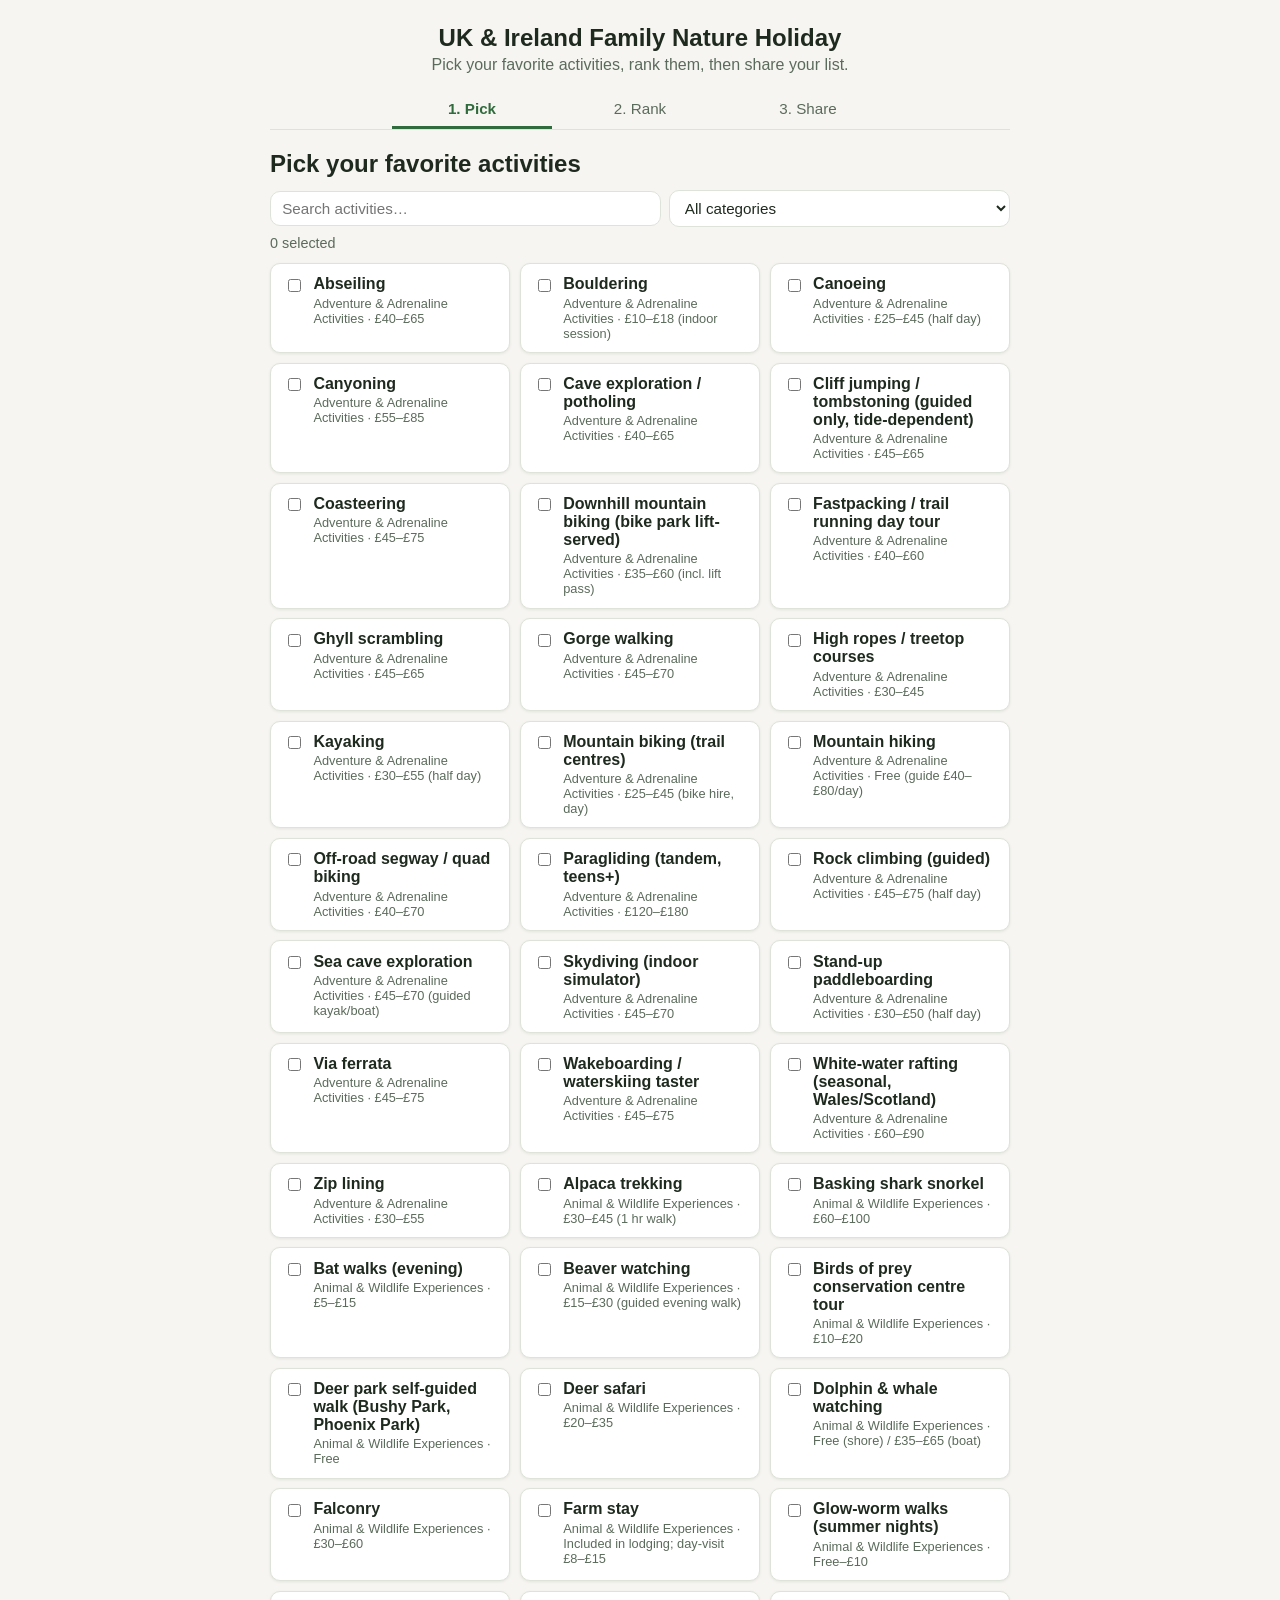
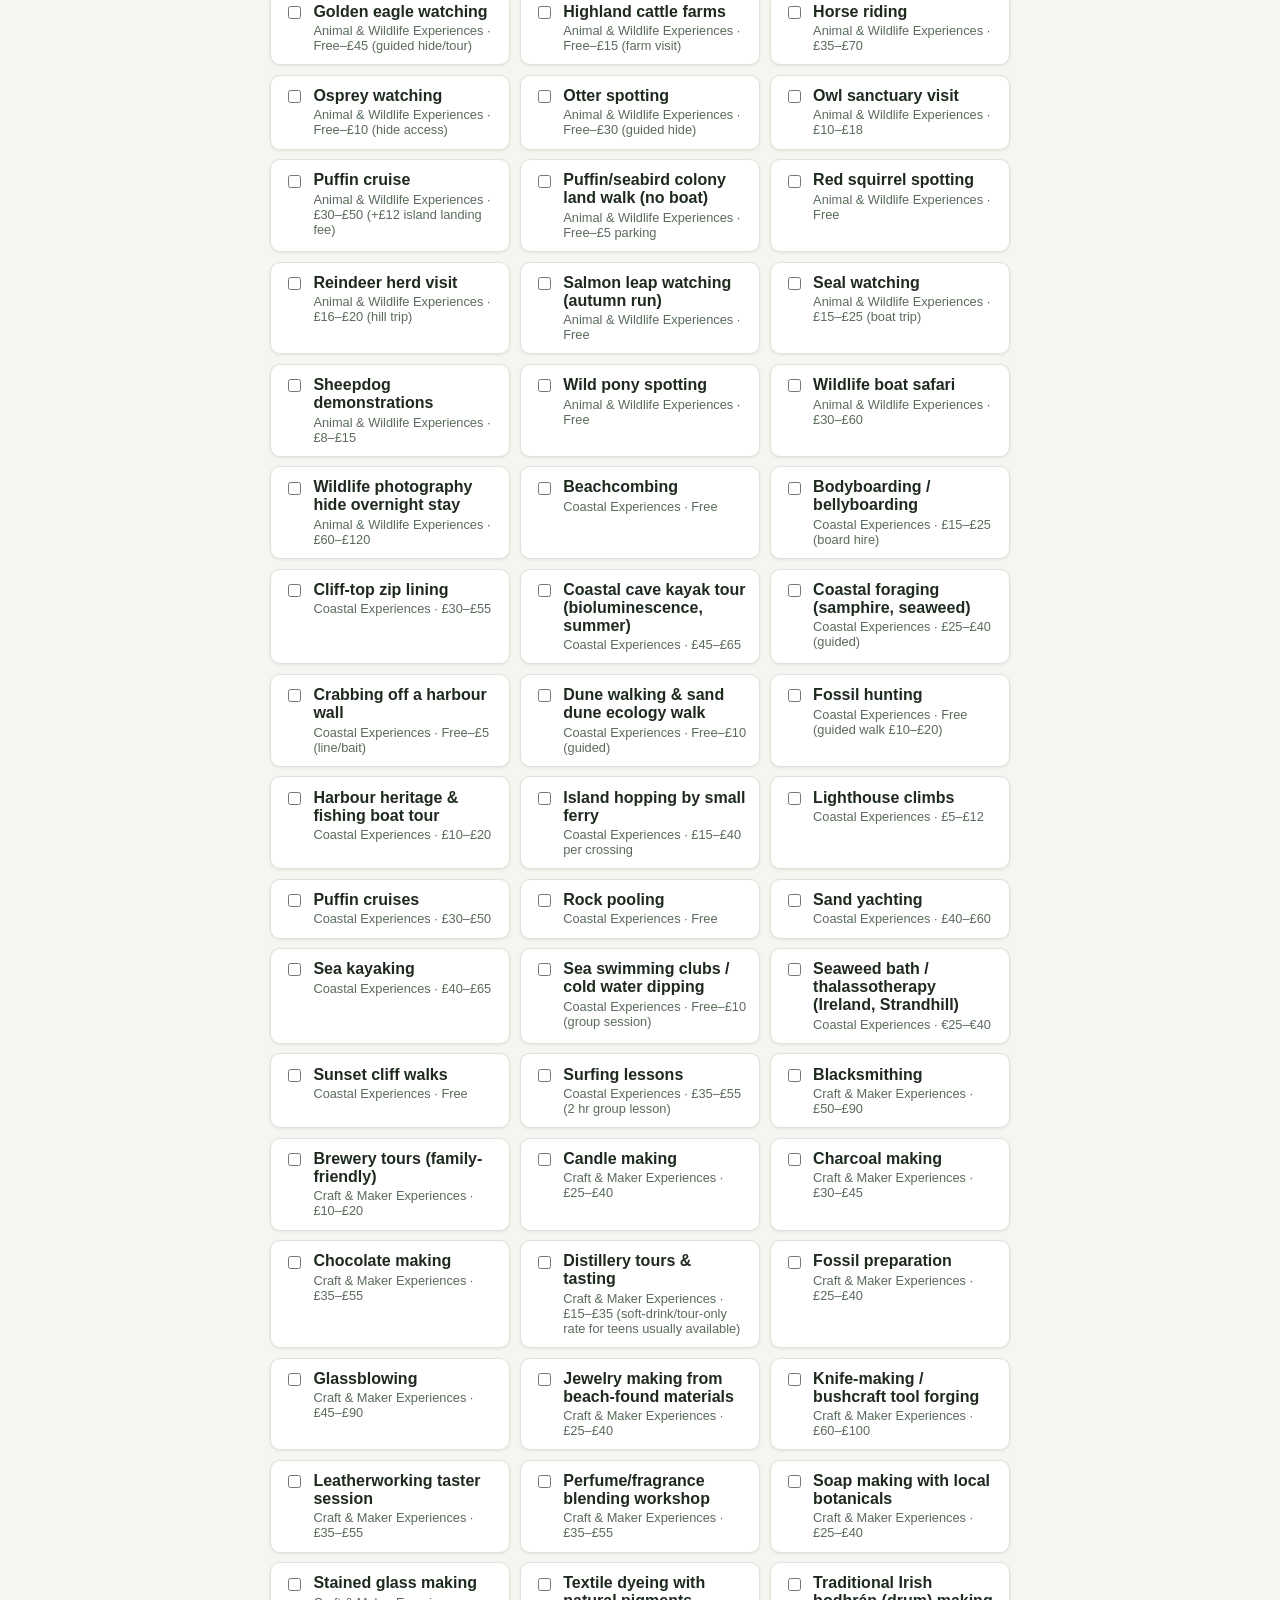
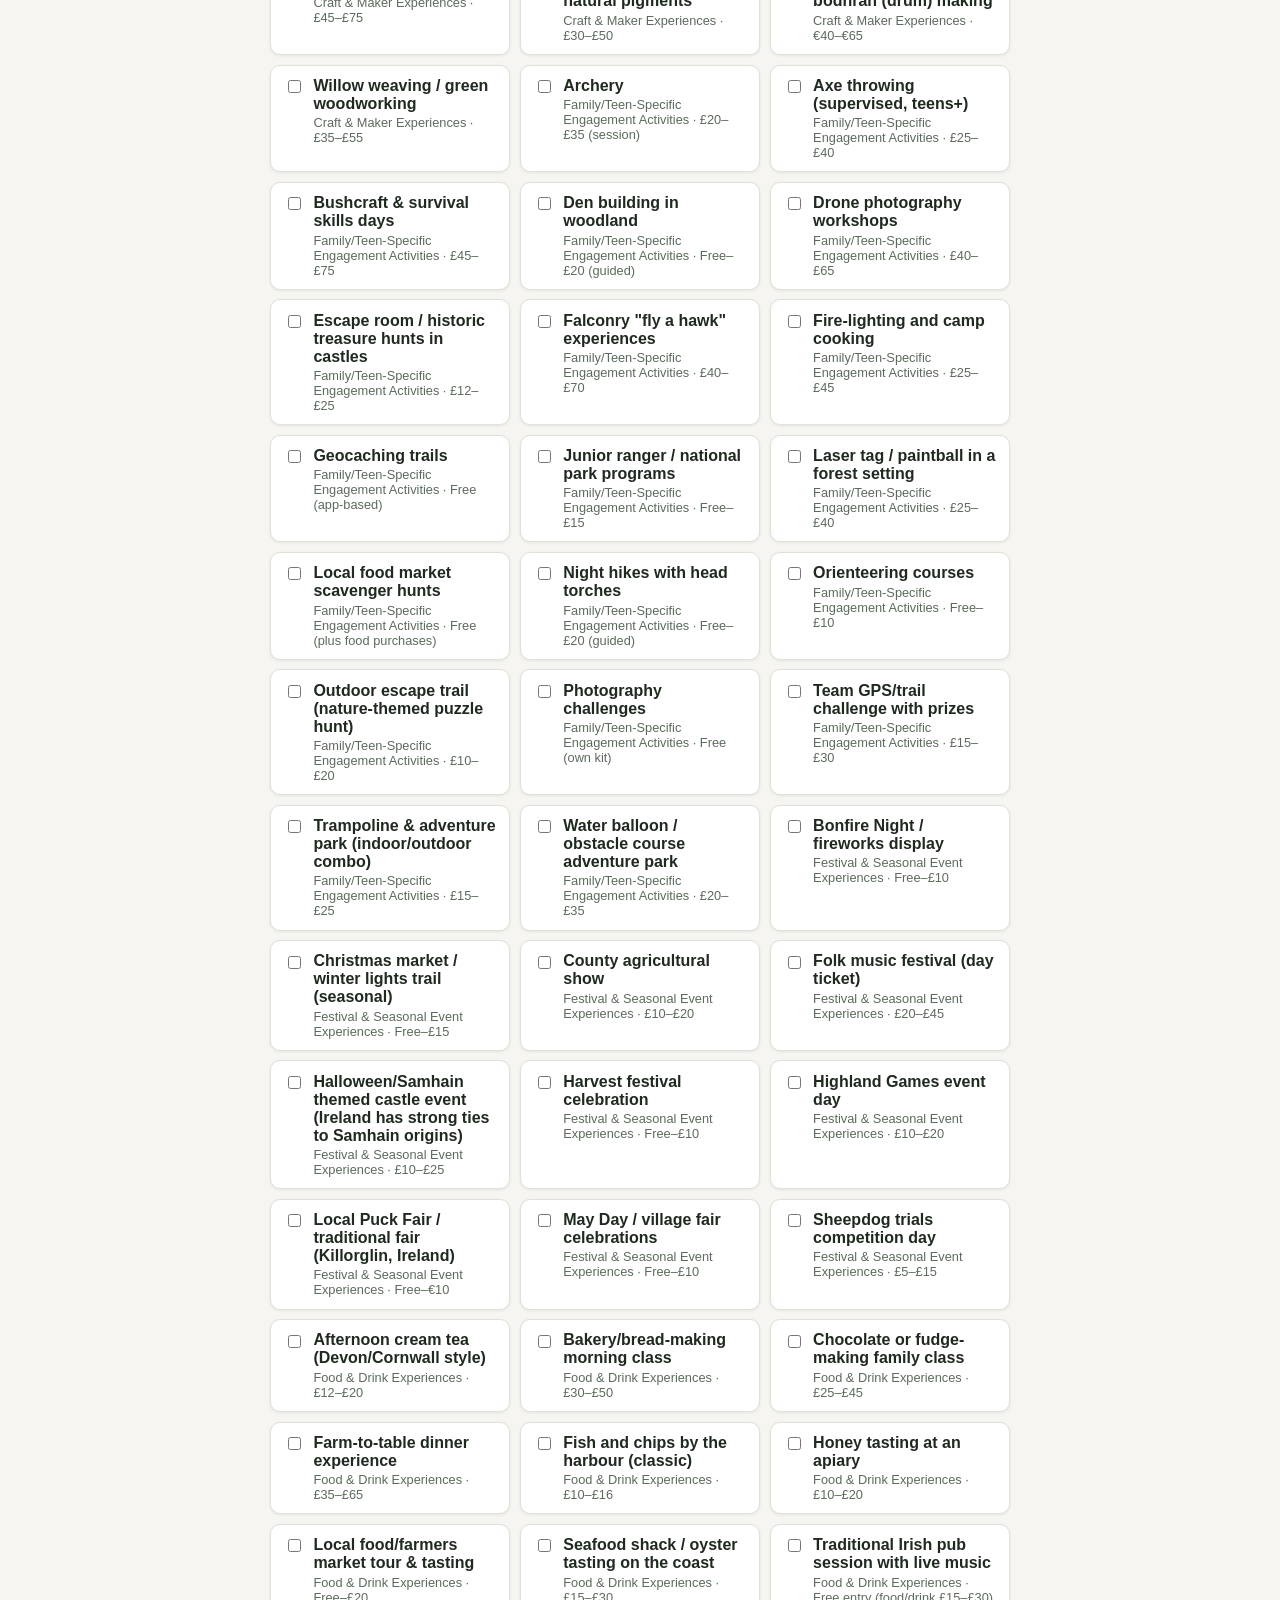
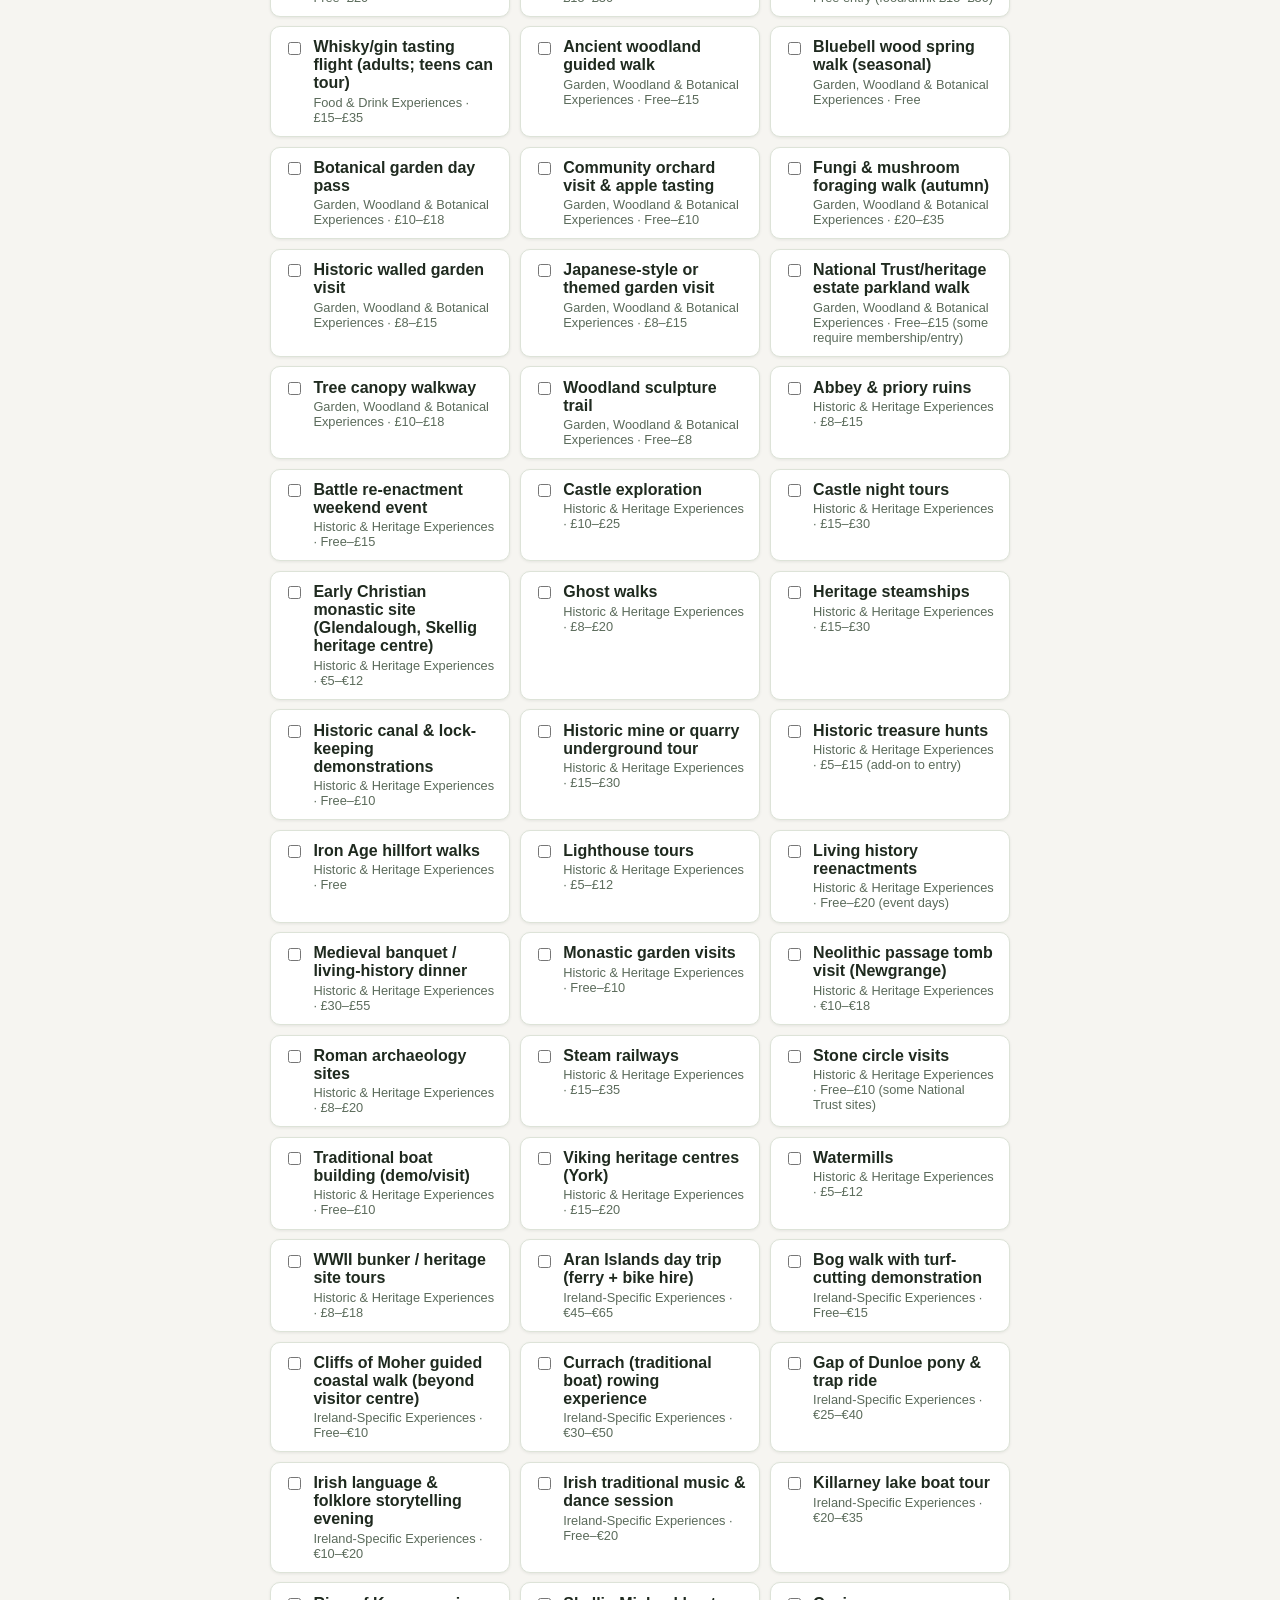
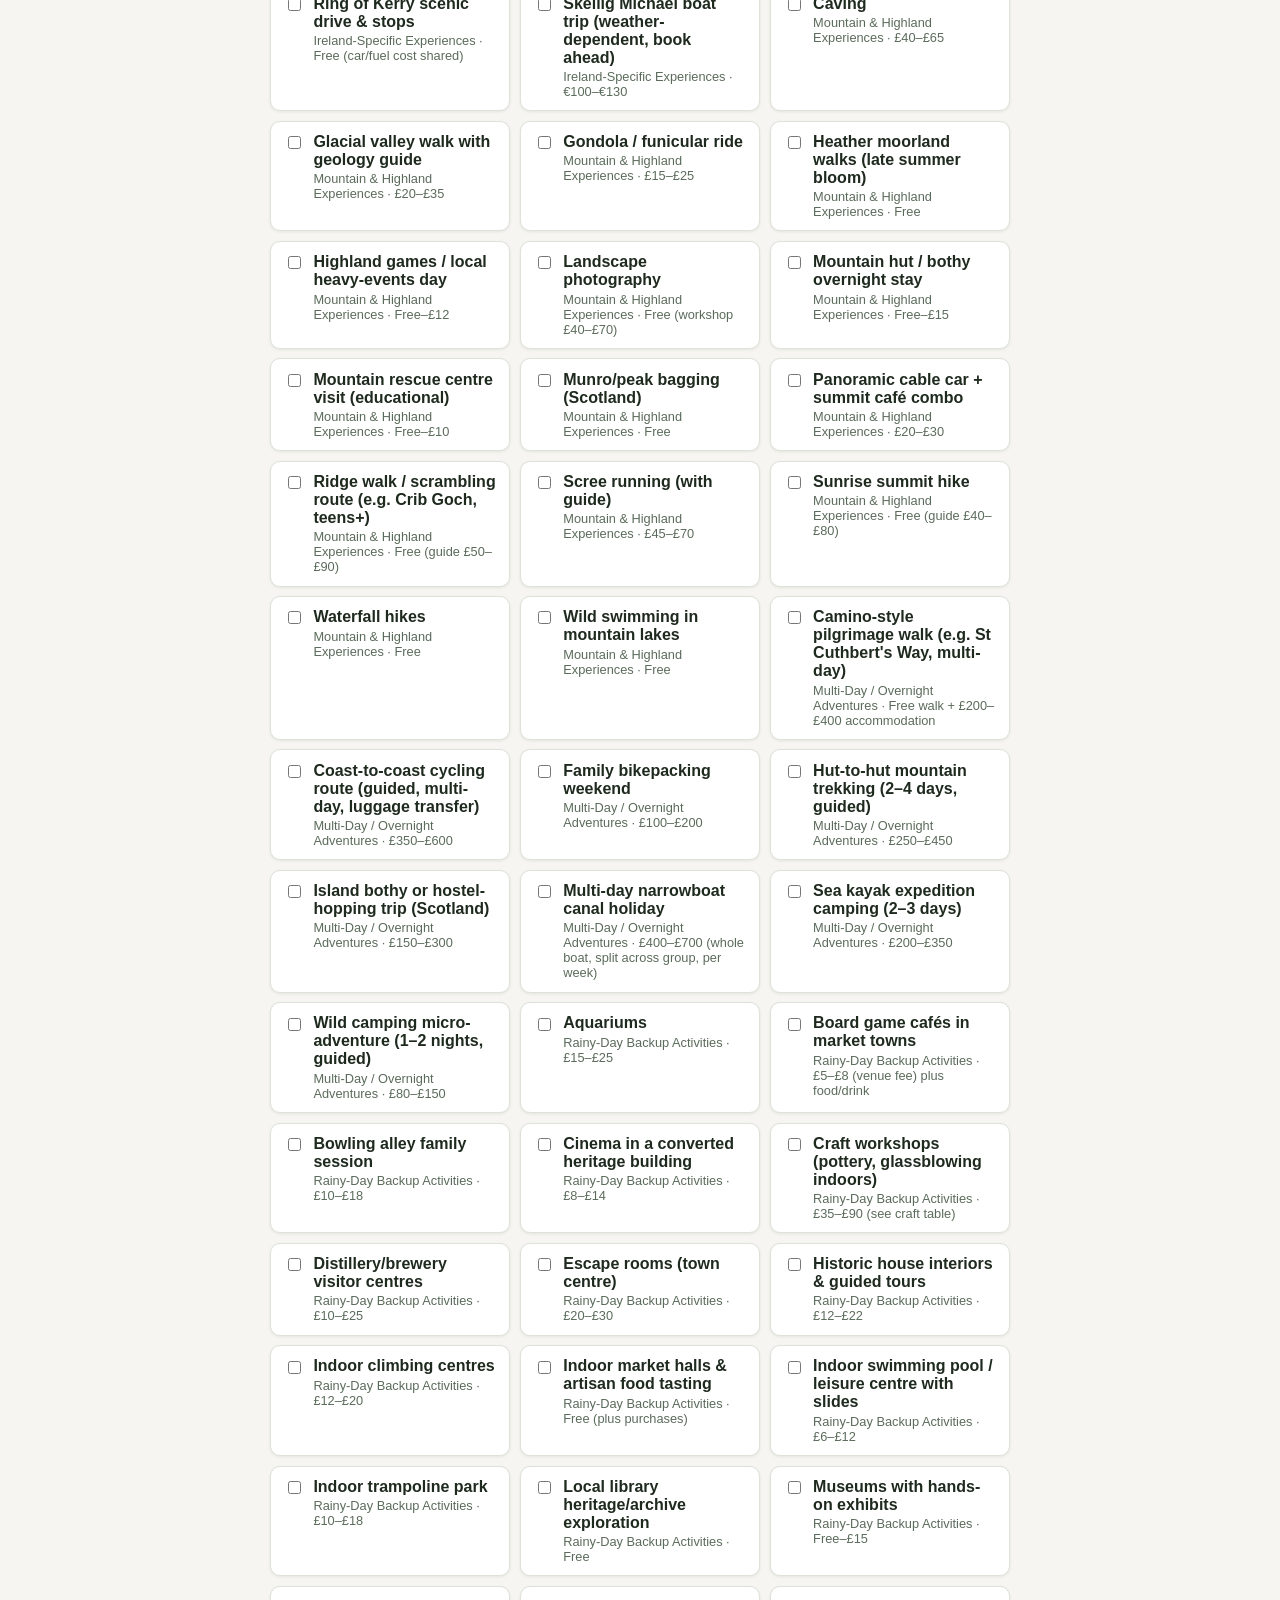
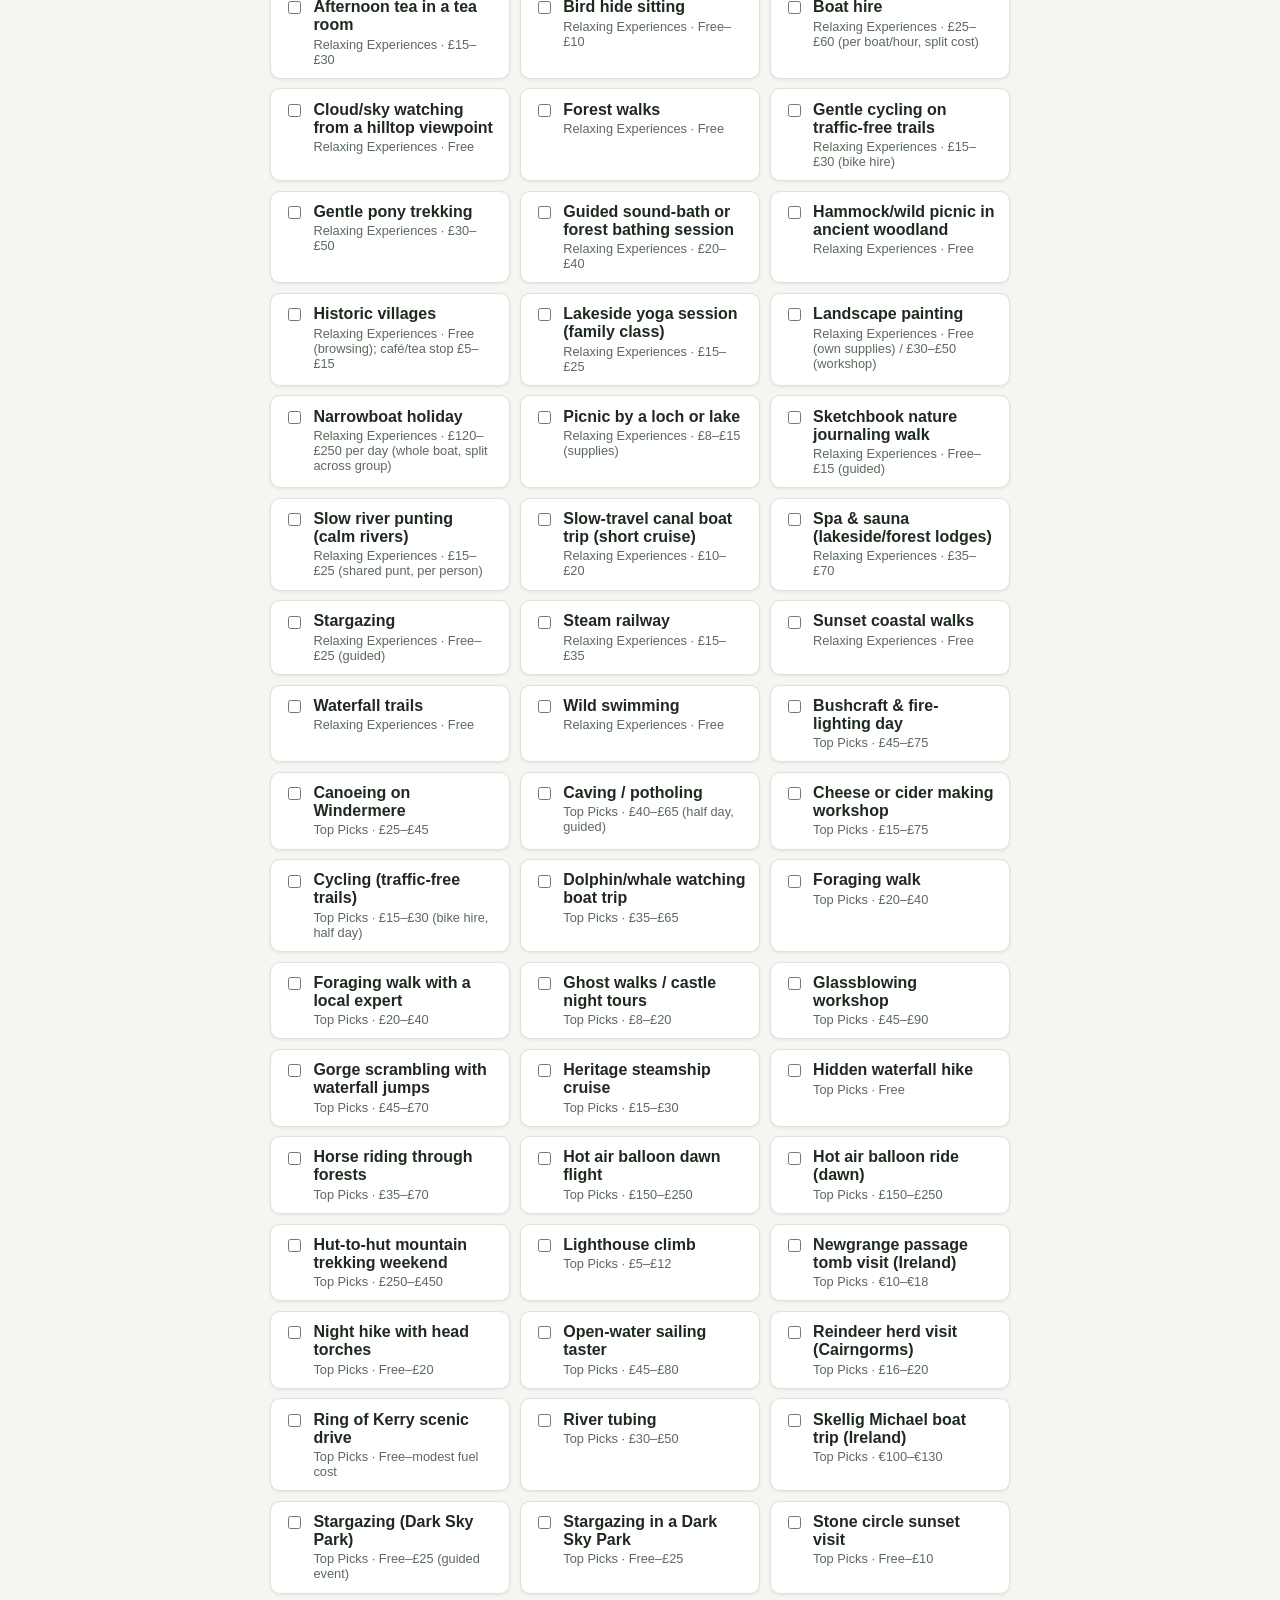
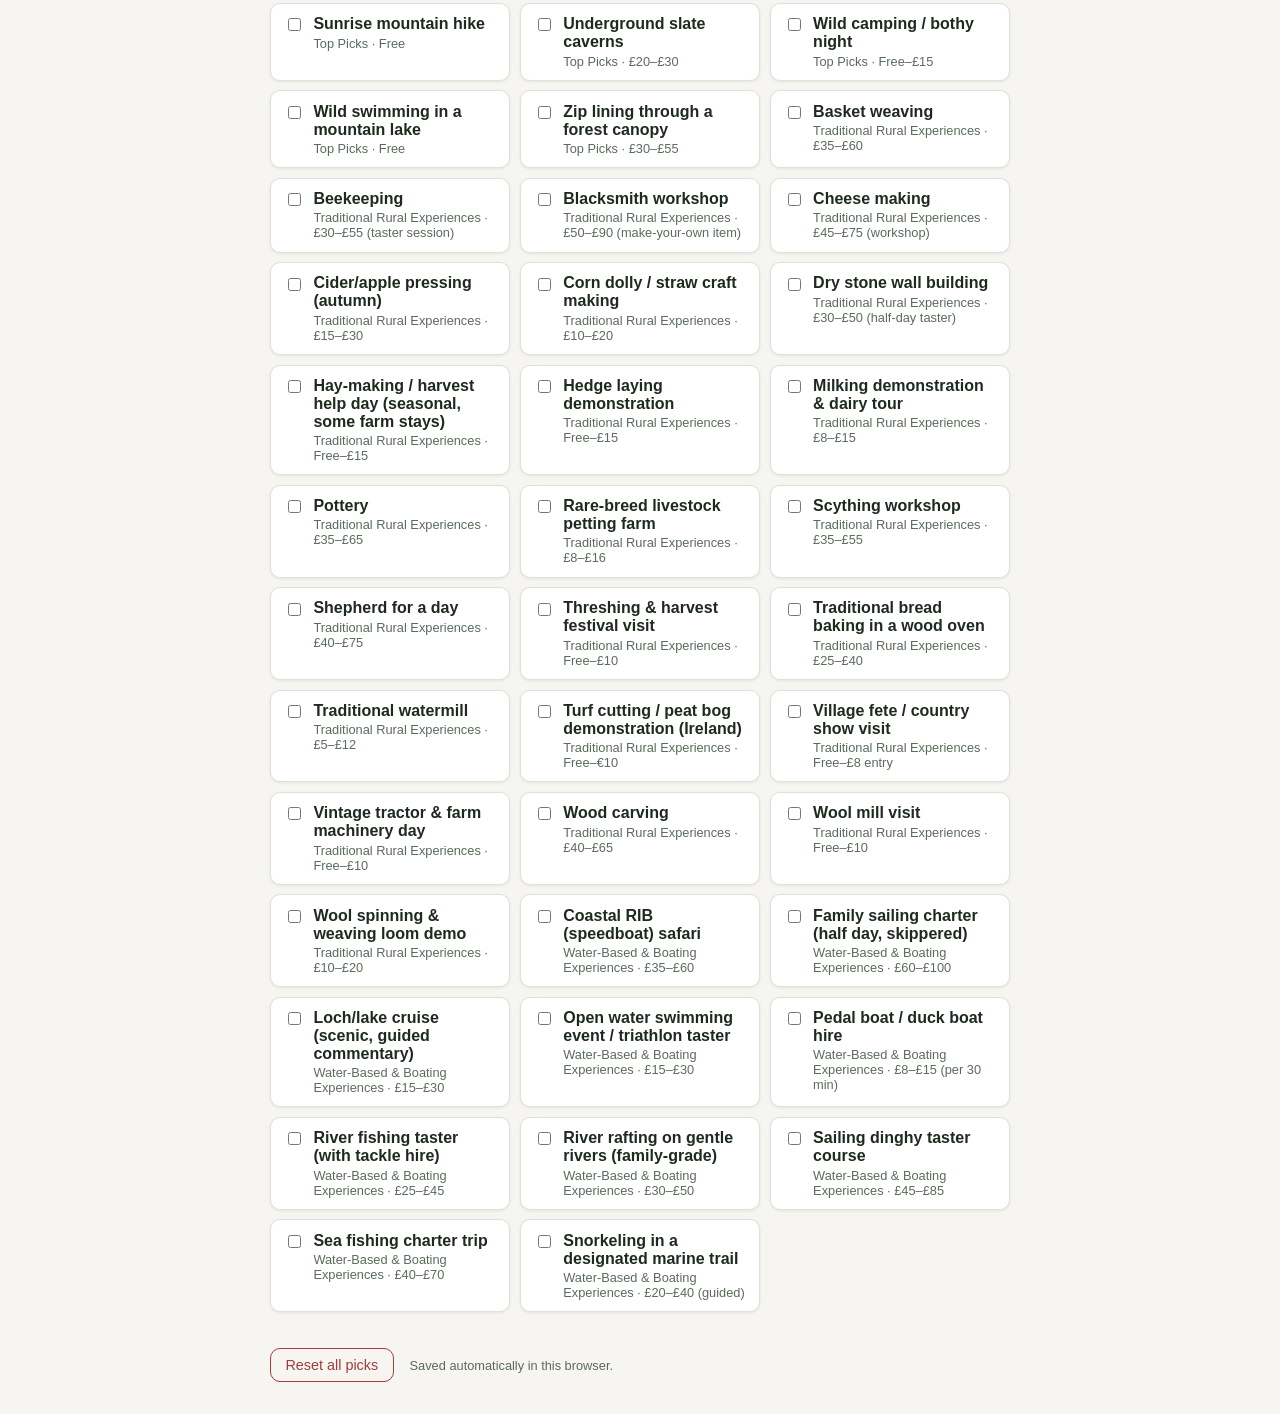
==== adventure-picks-app/index.html @ a1ae189e "-" ====
<!doctype html>
<html lang="en">
<head>
<meta charset="UTF-8" />
<meta name="viewport" content="width=device-width, initial-scale=1.0" />
<title>Pick &amp; Rank Your Favorite Activities</title>
<link rel="stylesheet" href="style.css" />
</head>
<body>
<header class="app-header">
  <h1>UK &amp; Ireland Family Nature Holiday</h1>
  <p class="subtitle">Pick your favorite activities, rank them, then share your list.</p>
  <nav class="steps" aria-label="Steps">
    <button class="step-btn active" data-step="pick">1. Pick</button>
    <button class="step-btn" data-step="rank">2. Rank</button>
    <button class="step-btn" data-step="share">3. Share</button>
  </nav>
</header>

<main>
  <section id="step-pick" class="step-panel active" aria-labelledby="pick-heading">
    <div class="panel-toolbar">
      <h2 id="pick-heading">Pick your favorite activities</h2>
      <input id="search-input" type="search" placeholder="Search activities…" aria-label="Search activities" />
      <select id="category-filter" aria-label="Filter by category"></select>
    </div>
    <p class="selection-count"><span id="selected-count">0</span> selected</p>
    <div id="activity-list" class="activity-list"></div>
  </section>

  <section id="step-rank" class="step-panel" aria-labelledby="rank-heading">
    <h2 id="rank-heading">Rank your favorites</h2>
    <p class="hint">Drag to reorder, or use the arrow buttons. Your top pick goes first.</p>
    <ol id="rank-list" class="rank-list"></ol>
    <p id="rank-empty" class="empty-state">You haven't picked any activities yet. Go back to Step 1.</p>
  </section>

  <section id="step-share" class="step-panel" aria-labelledby="share-heading">
    <h2 id="share-heading">Share your list</h2>
    <pre id="share-preview" class="share-preview"></pre>
    <div class="share-actions">
      <button id="share-btn" class="primary-btn">Share…</button>
      <button id="download-btn" class="primary-btn">Download .txt</button>
    </div>
    <p id="share-fallback-msg" class="hint" hidden>Web Share isn't supported in this browser — use Download instead.</p>
  </section>
</main>

<footer class="app-footer">
  <button id="reset-btn" class="danger-btn">Reset all picks</button>
  <span class="save-note">Saved automatically in this browser.</span>
</footer>

<div id="toast" class="toast" role="status" aria-live="polite"></div>

<script src="app.js"></script>
</body>
</html>
---- adventure-picks-app/style.css ----
:root {
  --bg: #f6f5f1;
  --surface: #ffffff;
  --ink: #1f2a1f;
  --ink-soft: #5b6b5b;
  --border: #dde3d8;
  --accent: #2f6b3c;
  --accent-ink: #ffffff;
  --danger: #a13d3d;
  --chip-bg: #eef3ea;
  --radius: 10px;
  --shadow: 0 1px 3px rgba(31, 42, 31, 0.08);
  font-family: -apple-system, BlinkMacSystemFont, "Segoe UI", Roboto, Helvetica, Arial, sans-serif;
}

@media (prefers-color-scheme: dark) {
  :root {
    --bg: #14170f;
    --surface: #1e2419;
    --ink: #e9efe4;
    --ink-soft: #a3b09a;
    --border: #303b28;
    --accent: #5fa86e;
    --accent-ink: #0d150d;
    --danger: #d97a7a;
    --chip-bg: #26301f;
    --shadow: 0 1px 3px rgba(0, 0, 0, 0.4);
  }
}

* { box-sizing: border-box; }

body {
  margin: 0;
  background: var(--bg);
  color: var(--ink);
  min-height: 100vh;
}

.app-header {
  padding: 1.5rem 1.25rem 0;
  max-width: 780px;
  margin: 0 auto;
  text-align: center;
}

.app-header h1 {
  margin: 0 0 0.25rem;
  font-size: 1.5rem;
}

.subtitle {
  margin: 0 0 1rem;
  color: var(--ink-soft);
}

.steps {
  display: flex;
  gap: 0.5rem;
  justify-content: center;
  border-bottom: 1px solid var(--border);
  padding-bottom: 0;
}

.step-btn {
  flex: 1;
  max-width: 160px;
  padding: 0.6rem 0.5rem;
  background: none;
  border: none;
  border-bottom: 3px solid transparent;
  color: var(--ink-soft);
  font-size: 0.95rem;
  cursor: pointer;
}

.step-btn.active {
  color: var(--accent);
  border-bottom-color: var(--accent);
  font-weight: 600;
}

main {
  max-width: 780px;
  margin: 0 auto;
  padding: 1.25rem;
}

.step-panel {
  display: none;
}

.step-panel.active {
  display: block;
}

.panel-toolbar {
  display: flex;
  flex-wrap: wrap;
  gap: 0.5rem;
  align-items: center;
  margin-bottom: 0.5rem;
}

.panel-toolbar h2 {
  flex: 1 0 100%;
  margin: 0 0 0.25rem;
}

#search-input,
#category-filter {
  padding: 0.5rem 0.7rem;
  border: 1px solid var(--border);
  border-radius: var(--radius);
  background: var(--surface);
  color: var(--ink);
  font-size: 0.95rem;
}

#search-input {
  flex: 1;
  min-width: 160px;
}

.selection-count {
  color: var(--ink-soft);
  font-size: 0.9rem;
  margin: 0.25rem 0 0.75rem;
}

.activity-list {
  display: grid;
  grid-template-columns: repeat(auto-fill, minmax(240px, 1fr));
  gap: 0.6rem;
}

.activity-card {
  display: flex;
  align-items: flex-start;
  gap: 0.6rem;
  padding: 0.7rem 0.8rem;
  background: var(--surface);
  border: 1px solid var(--border);
  border-radius: var(--radius);
  cursor: pointer;
  box-shadow: var(--shadow);
  text-align: left;
}

.activity-card.selected {
  border-color: var(--accent);
  background: var(--chip-bg);
}

.activity-card input {
  margin-top: 0.2rem;
  accent-color: var(--accent);
  flex-shrink: 0;
}

.activity-card .card-body {
  min-width: 0;
}

.activity-name {
  font-weight: 600;
  display: block;
}

.activity-meta {
  display: block;
  font-size: 0.8rem;
  color: var(--ink-soft);
  margin-top: 0.15rem;
}

.hint {
  color: var(--ink-soft);
  font-size: 0.9rem;
}

.rank-list {
  list-style: none;
  margin: 0;
  padding: 0;
  display: flex;
  flex-direction: column;
  gap: 0.5rem;
}

.rank-item {
  display: flex;
  align-items: center;
  gap: 0.7rem;
  padding: 0.6rem 0.8rem;
  background: var(--surface);
  border: 1px solid var(--border);
  border-radius: var(--radius);
  box-shadow: var(--shadow);
}

.rank-item.dragging {
  opacity: 0.5;
}

.rank-number {
  font-weight: 700;
  color: var(--accent);
  min-width: 1.6rem;
  text-align: center;
}

.rank-item .card-body {
  flex: 1;
  min-width: 0;
}

.rank-controls {
  display: flex;
  gap: 0.25rem;
}

.rank-controls button {
  width: 2rem;
  height: 2rem;
  border-radius: 6px;
  border: 1px solid var(--border);
  background: var(--surface);
  color: var(--ink);
  cursor: pointer;
  font-size: 1rem;
}

.rank-controls button:disabled {
  opacity: 0.3;
  cursor: default;
}

.drag-handle {
  cursor: grab;
  color: var(--ink-soft);
  padding: 0 0.2rem;
  user-select: none;
}

.empty-state {
  color: var(--ink-soft);
  display: none;
}

.share-preview {
  background: var(--surface);
  border: 1px solid var(--border);
  border-radius: var(--radius);
  padding: 1rem;
  white-space: pre-wrap;
  word-break: break-word;
  font-family: ui-monospace, SFMono-Regular, Menlo, Consolas, monospace;
  font-size: 0.9rem;
  max-height: 50vh;
  overflow-y: auto;
}

.share-actions {
  display: flex;
  gap: 0.6rem;
  margin-top: 0.8rem;
  flex-wrap: wrap;
}

.primary-btn {
  background: var(--accent);
  color: var(--accent-ink);
  border: none;
  padding: 0.65rem 1.1rem;
  border-radius: var(--radius);
  font-size: 0.95rem;
  cursor: pointer;
}

.primary-btn:disabled {
  opacity: 0.5;
  cursor: default;
}

.app-footer {
  max-width: 780px;
  margin: 0 auto;
  padding: 1rem 1.25rem 2rem;
  display: flex;
  align-items: center;
  gap: 1rem;
  flex-wrap: wrap;
}

.danger-btn {
  background: none;
  border: 1px solid var(--danger);
  color: var(--danger);
  padding: 0.5rem 0.9rem;
  border-radius: var(--radius);
  cursor: pointer;
  font-size: 0.9rem;
}

.save-note {
  color: var(--ink-soft);
  font-size: 0.8rem;
}

.toast {
  position: fixed;
  bottom: 1.25rem;
  left: 50%;
  transform: translateX(-50%) translateY(20px);
  background: var(--ink);
  color: var(--bg);
  padding: 0.6rem 1rem;
  border-radius: var(--radius);
  font-size: 0.9rem;
  opacity: 0;
  pointer-events: none;
  transition: opacity 0.2s ease, transform 0.2s ease;
}

.toast.visible {
  opacity: 1;
  transform: translateX(-50%) translateY(0);
}
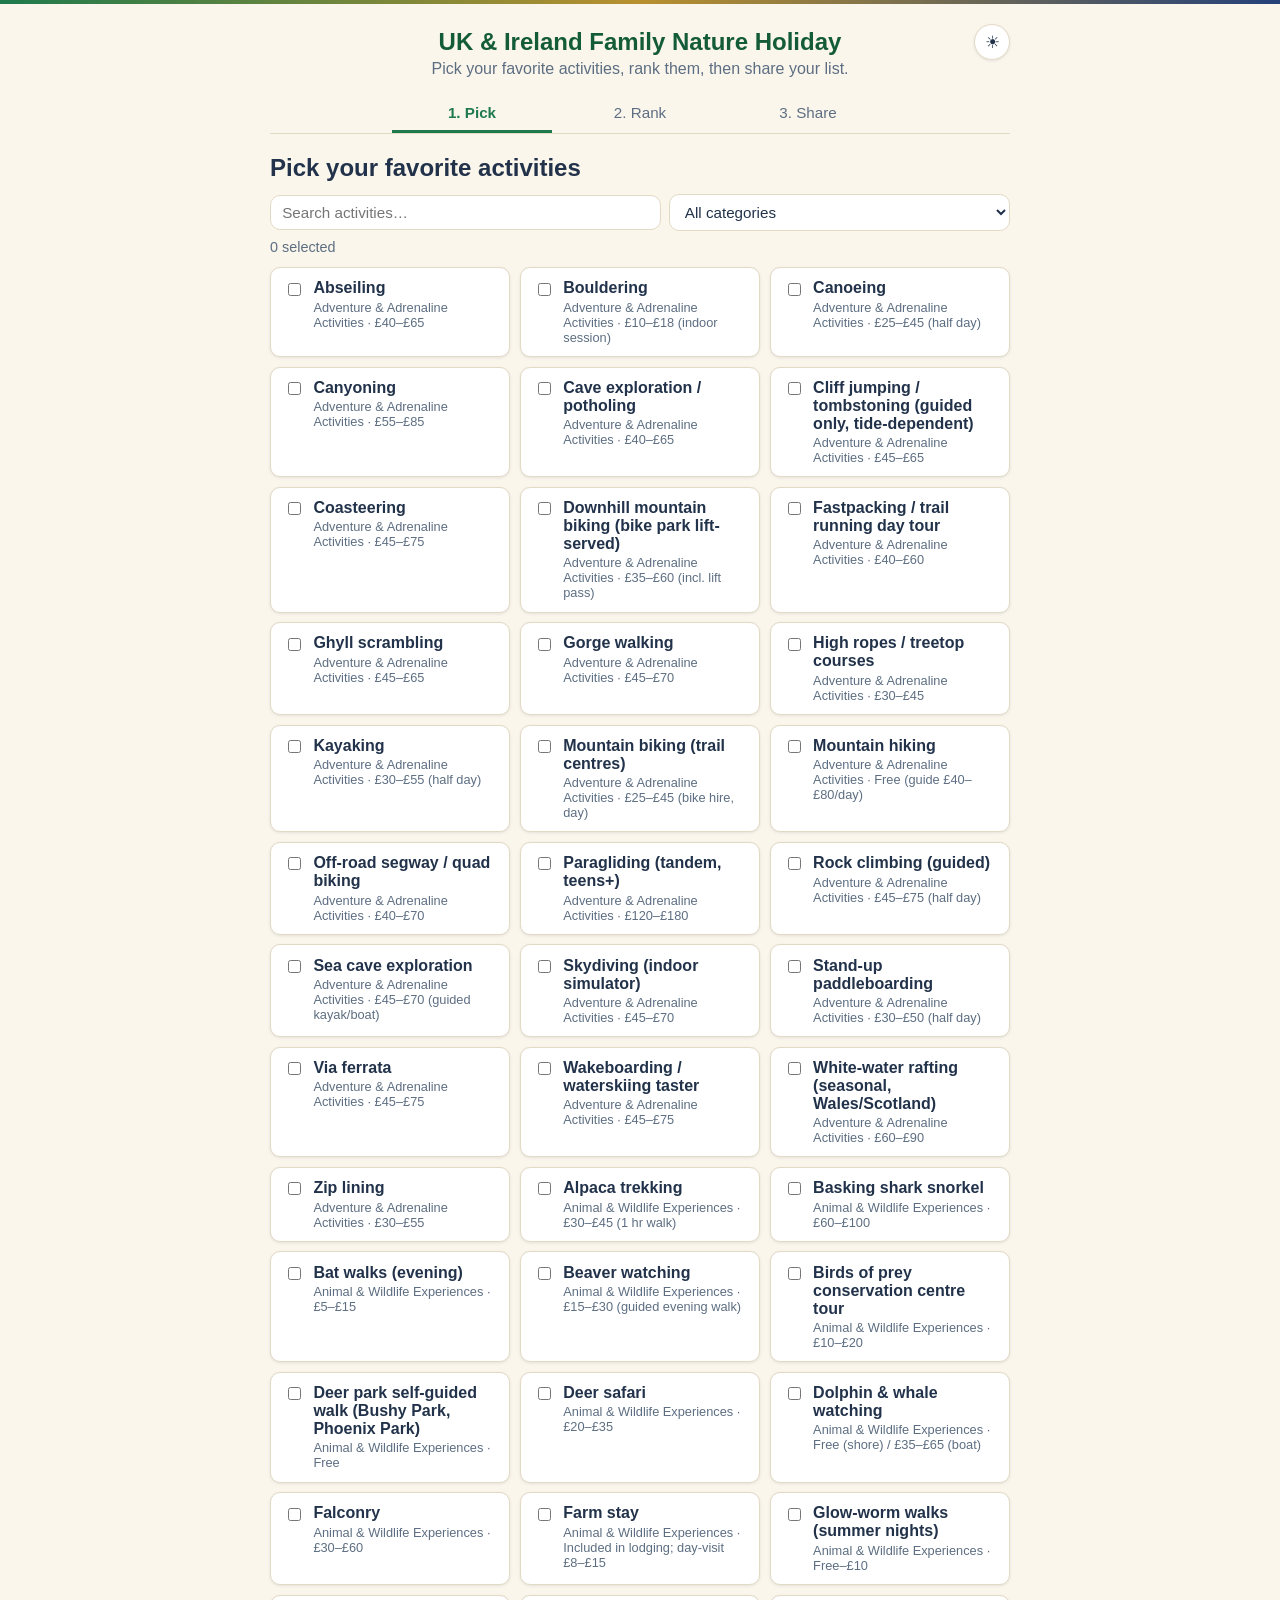
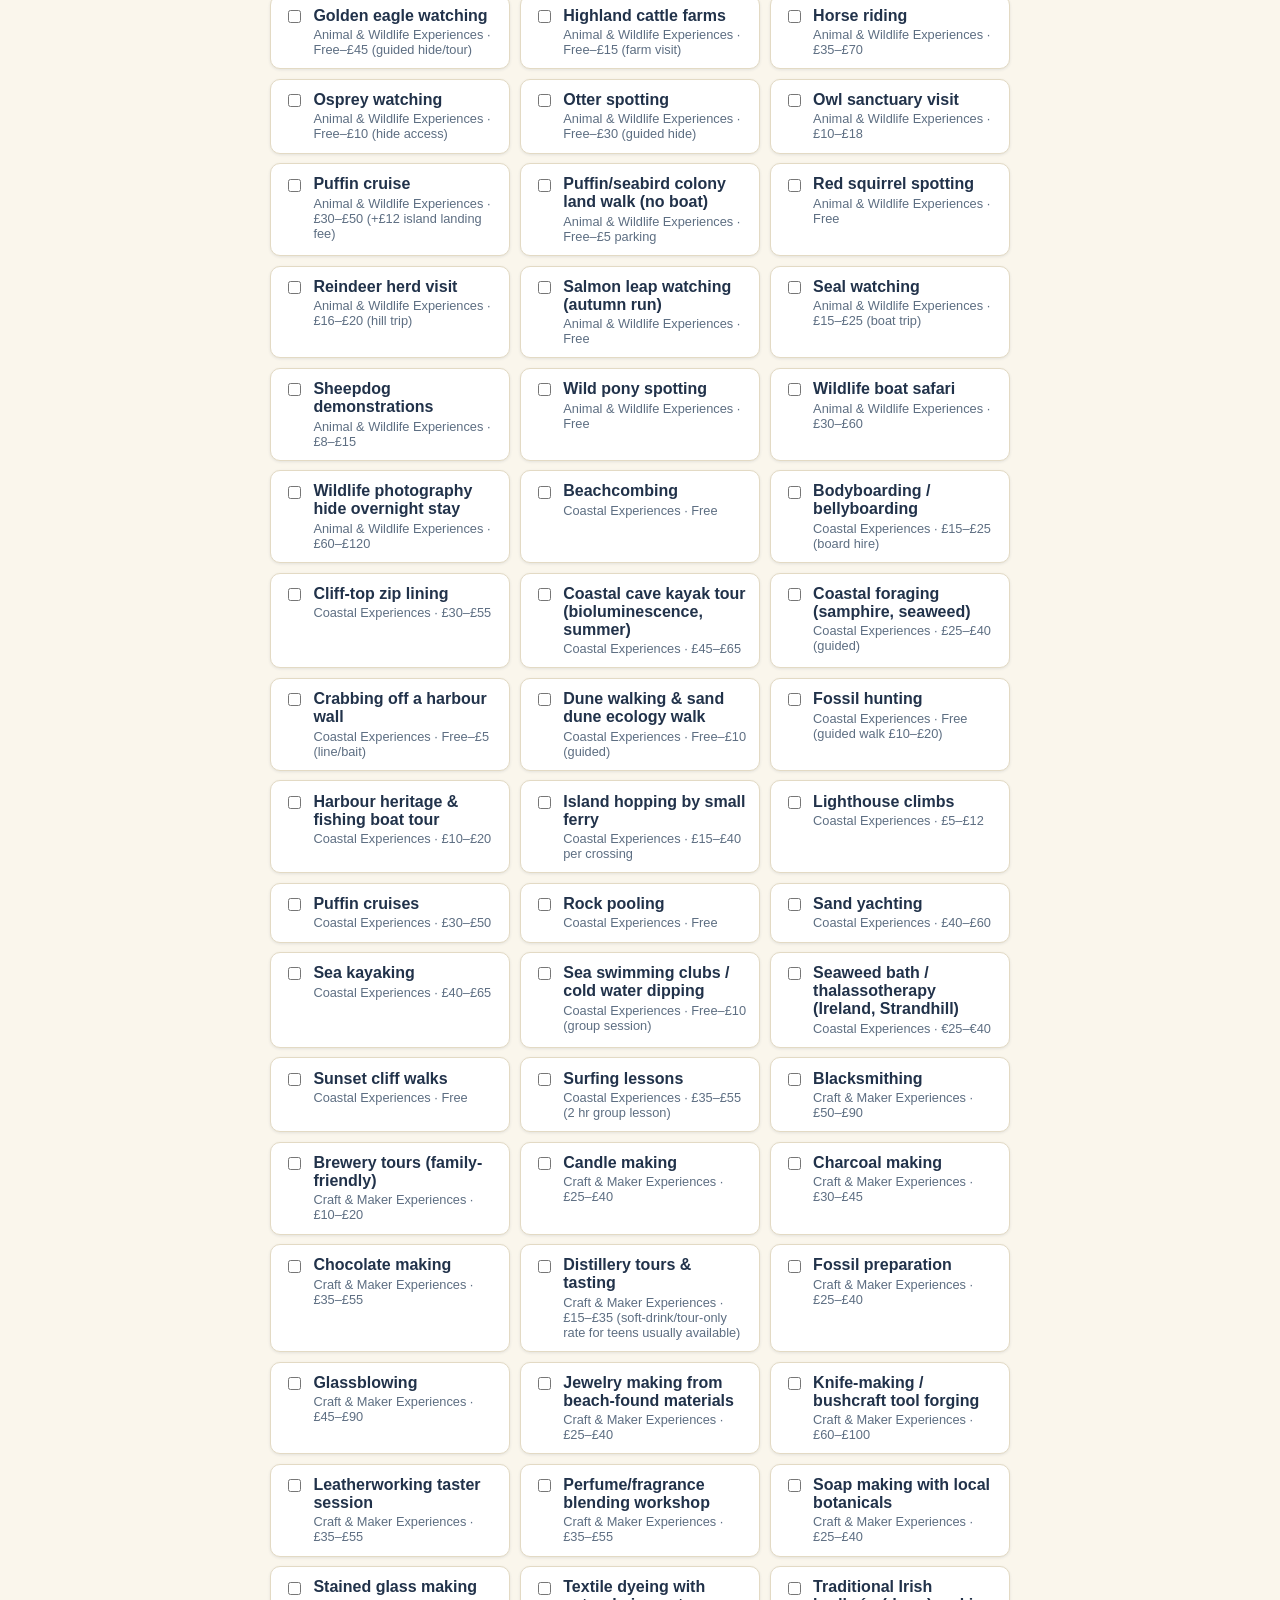
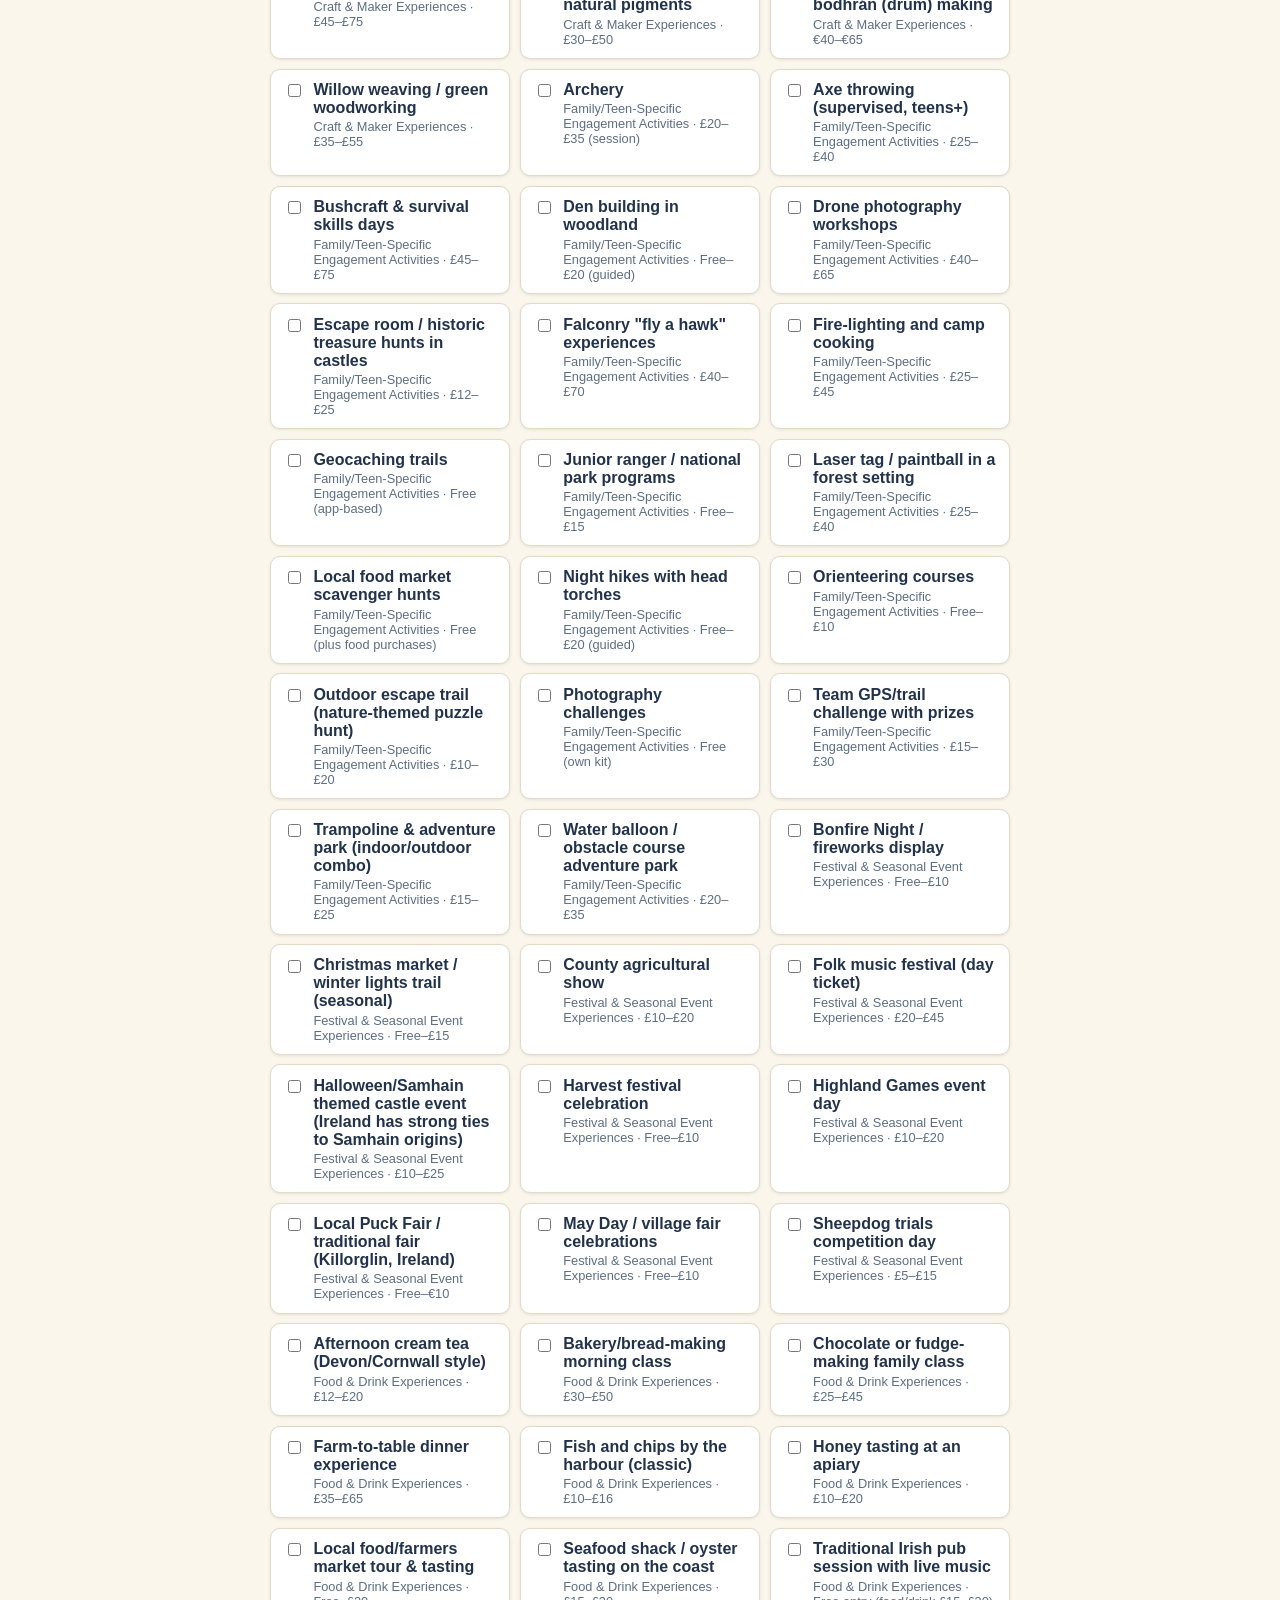
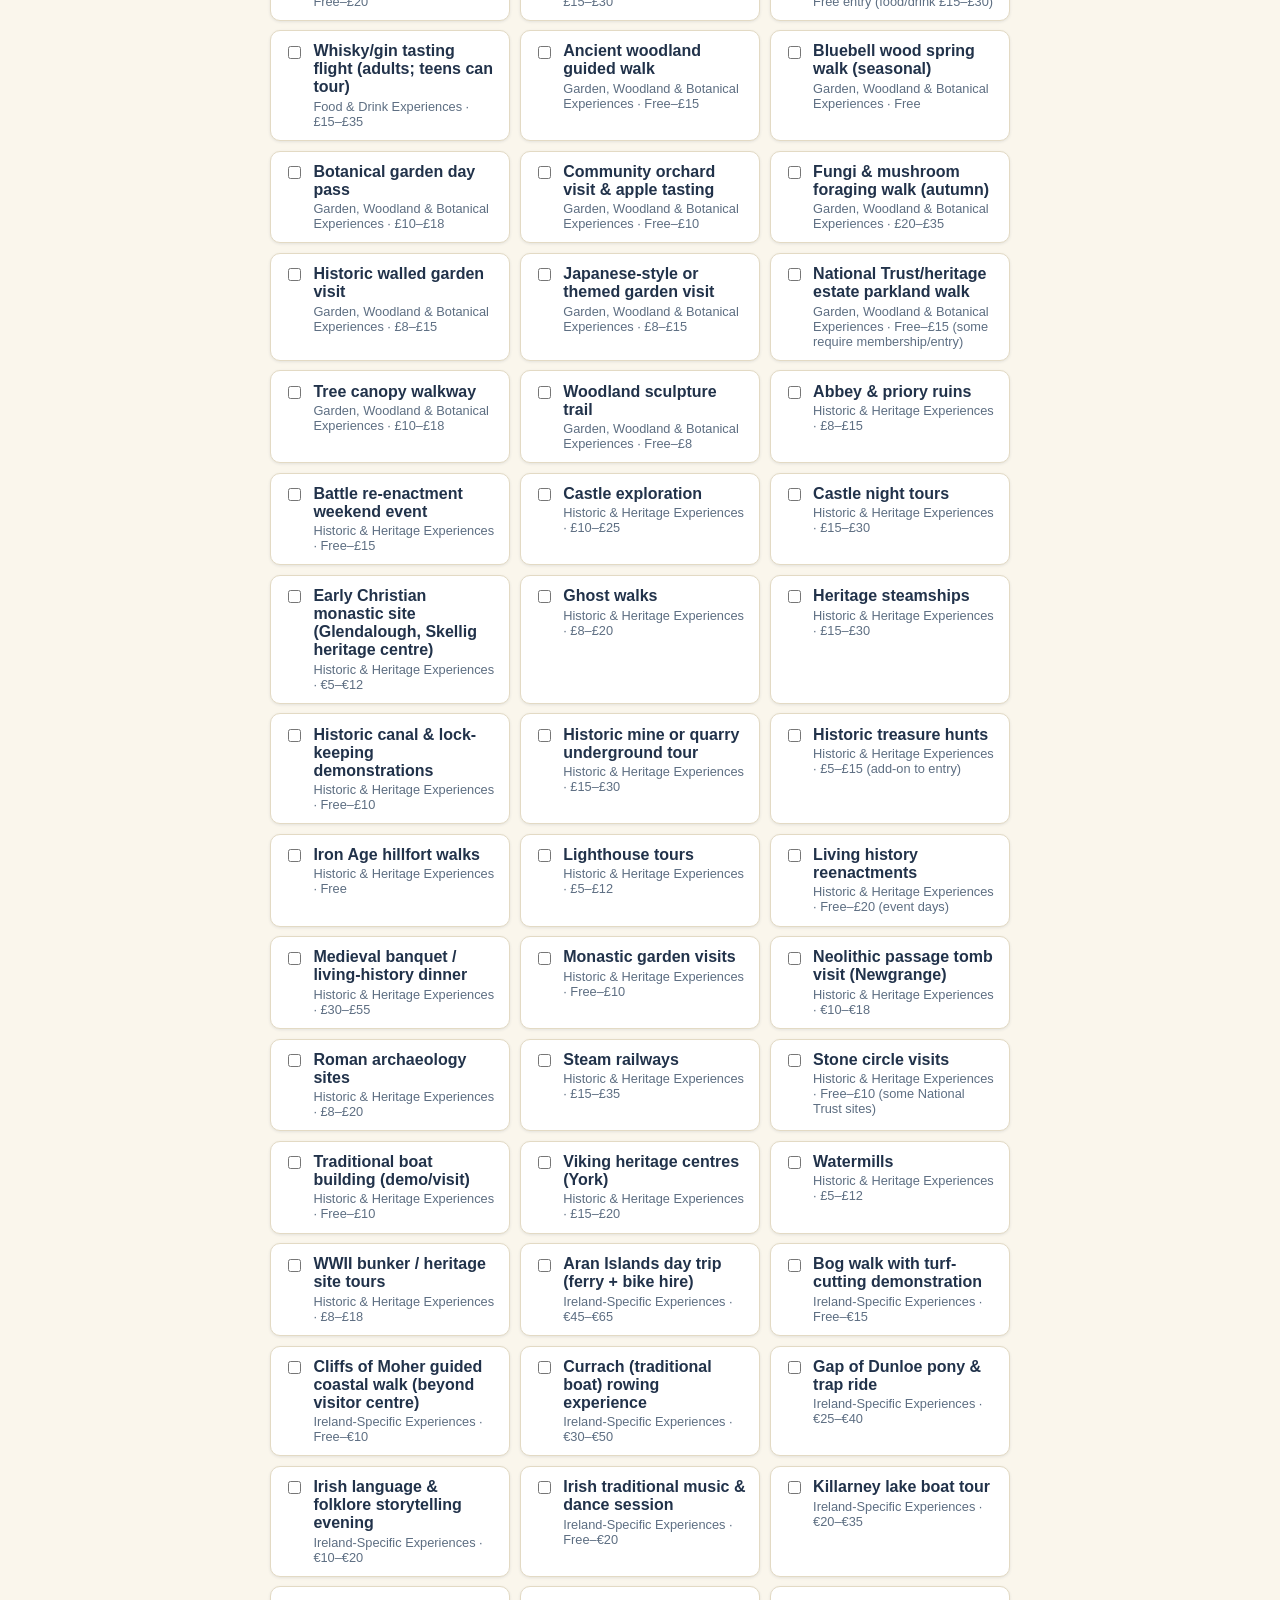
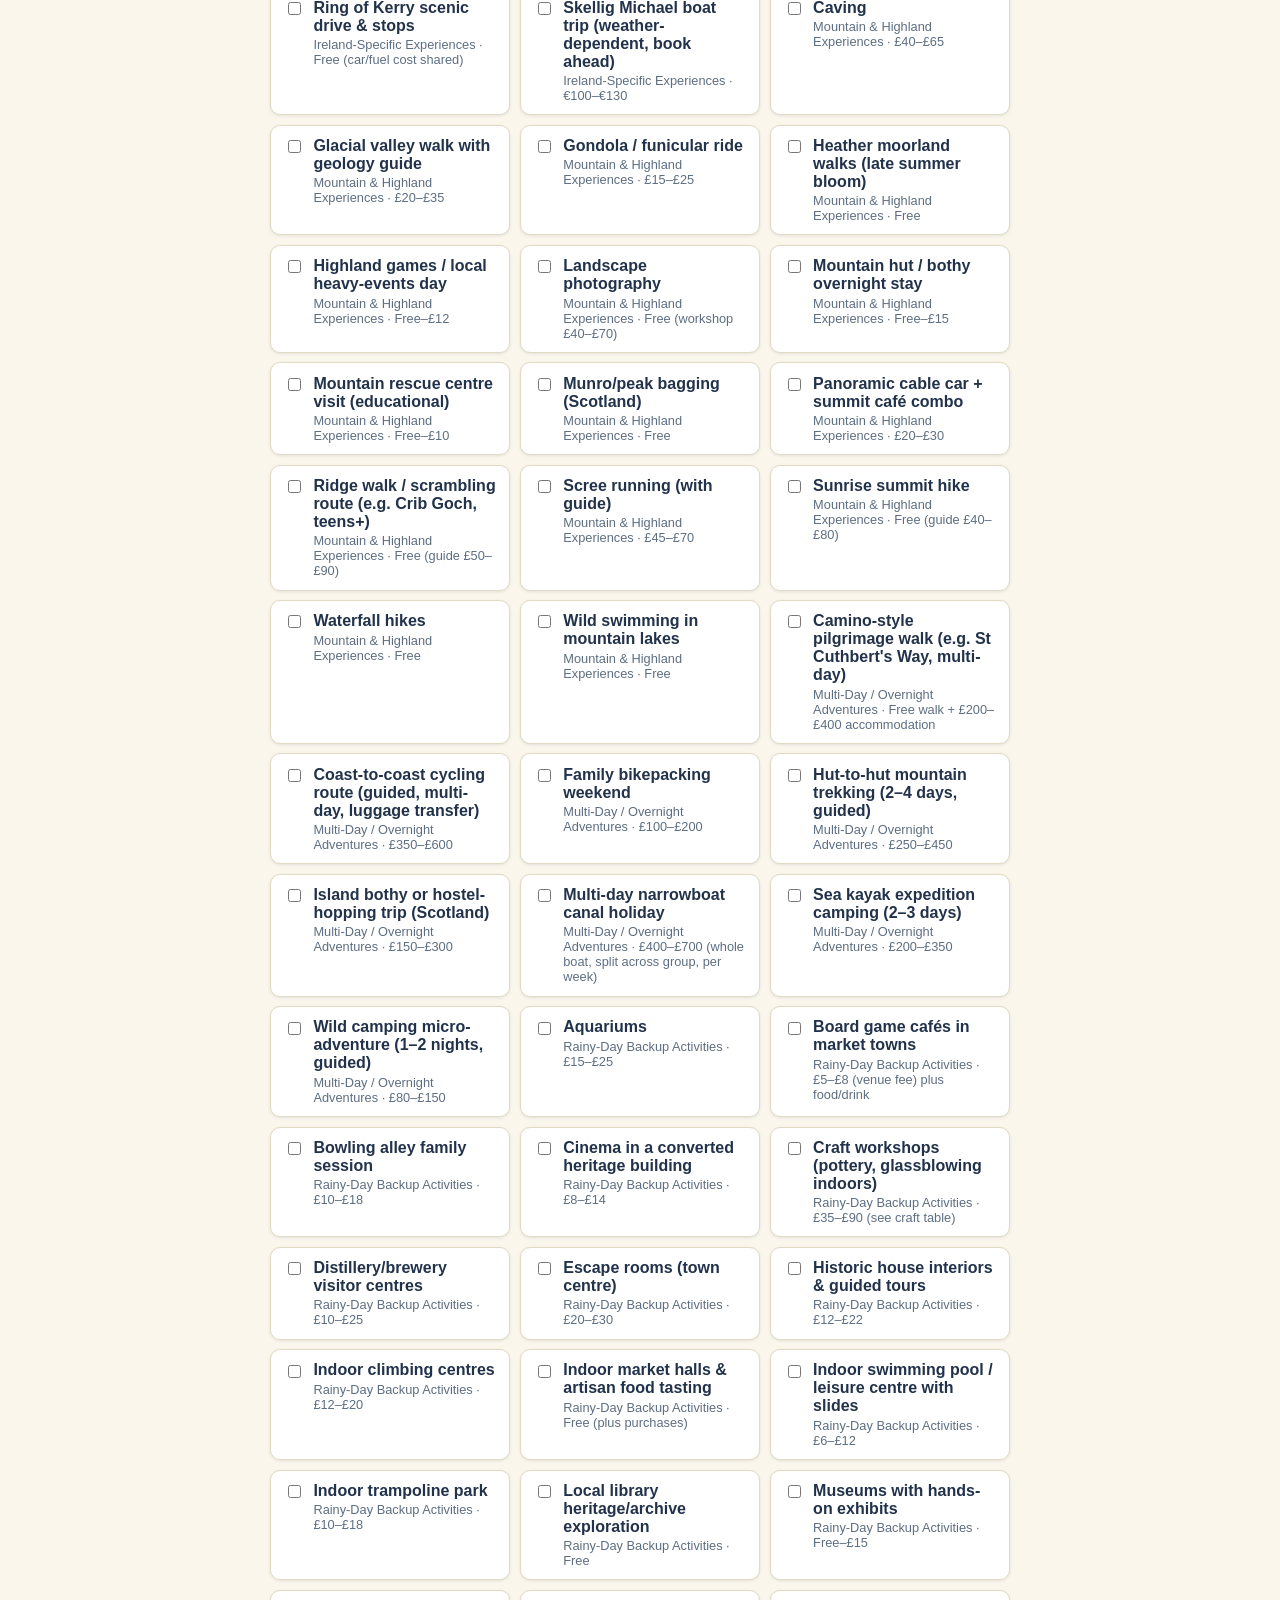
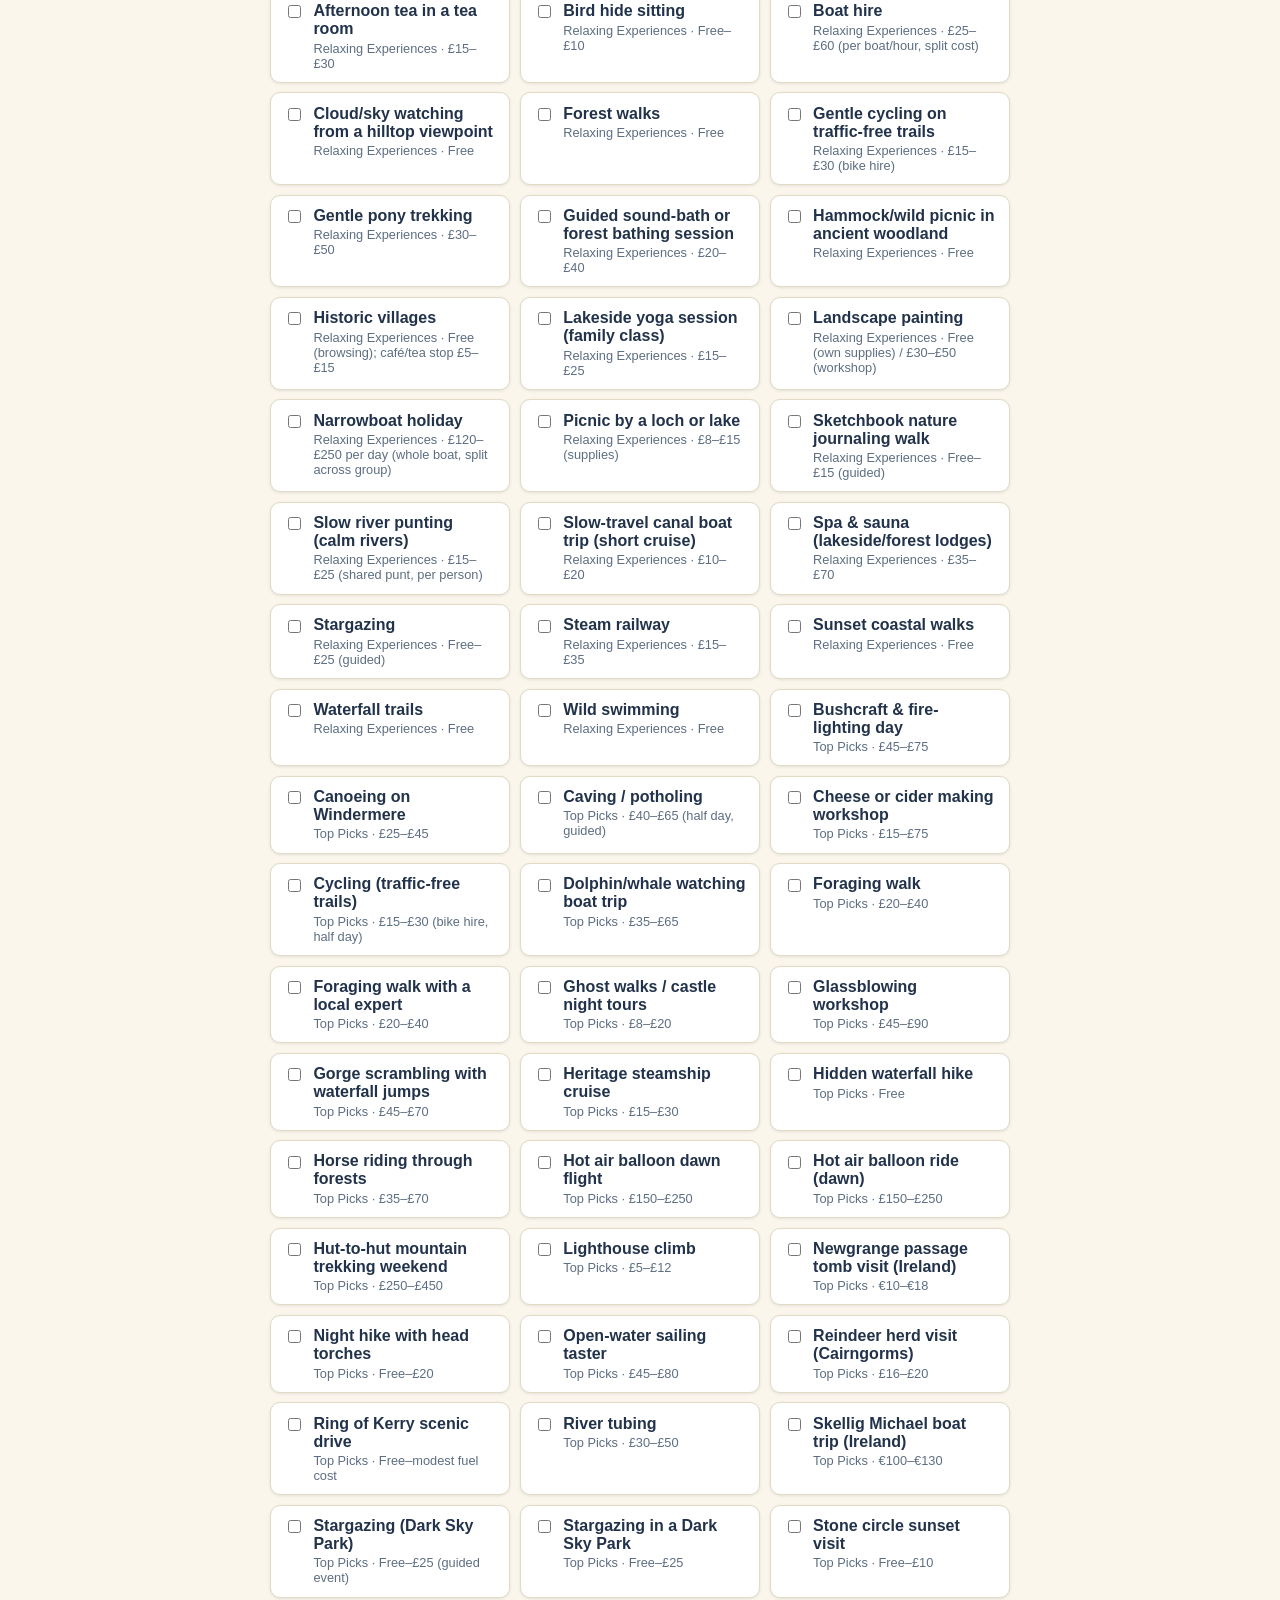
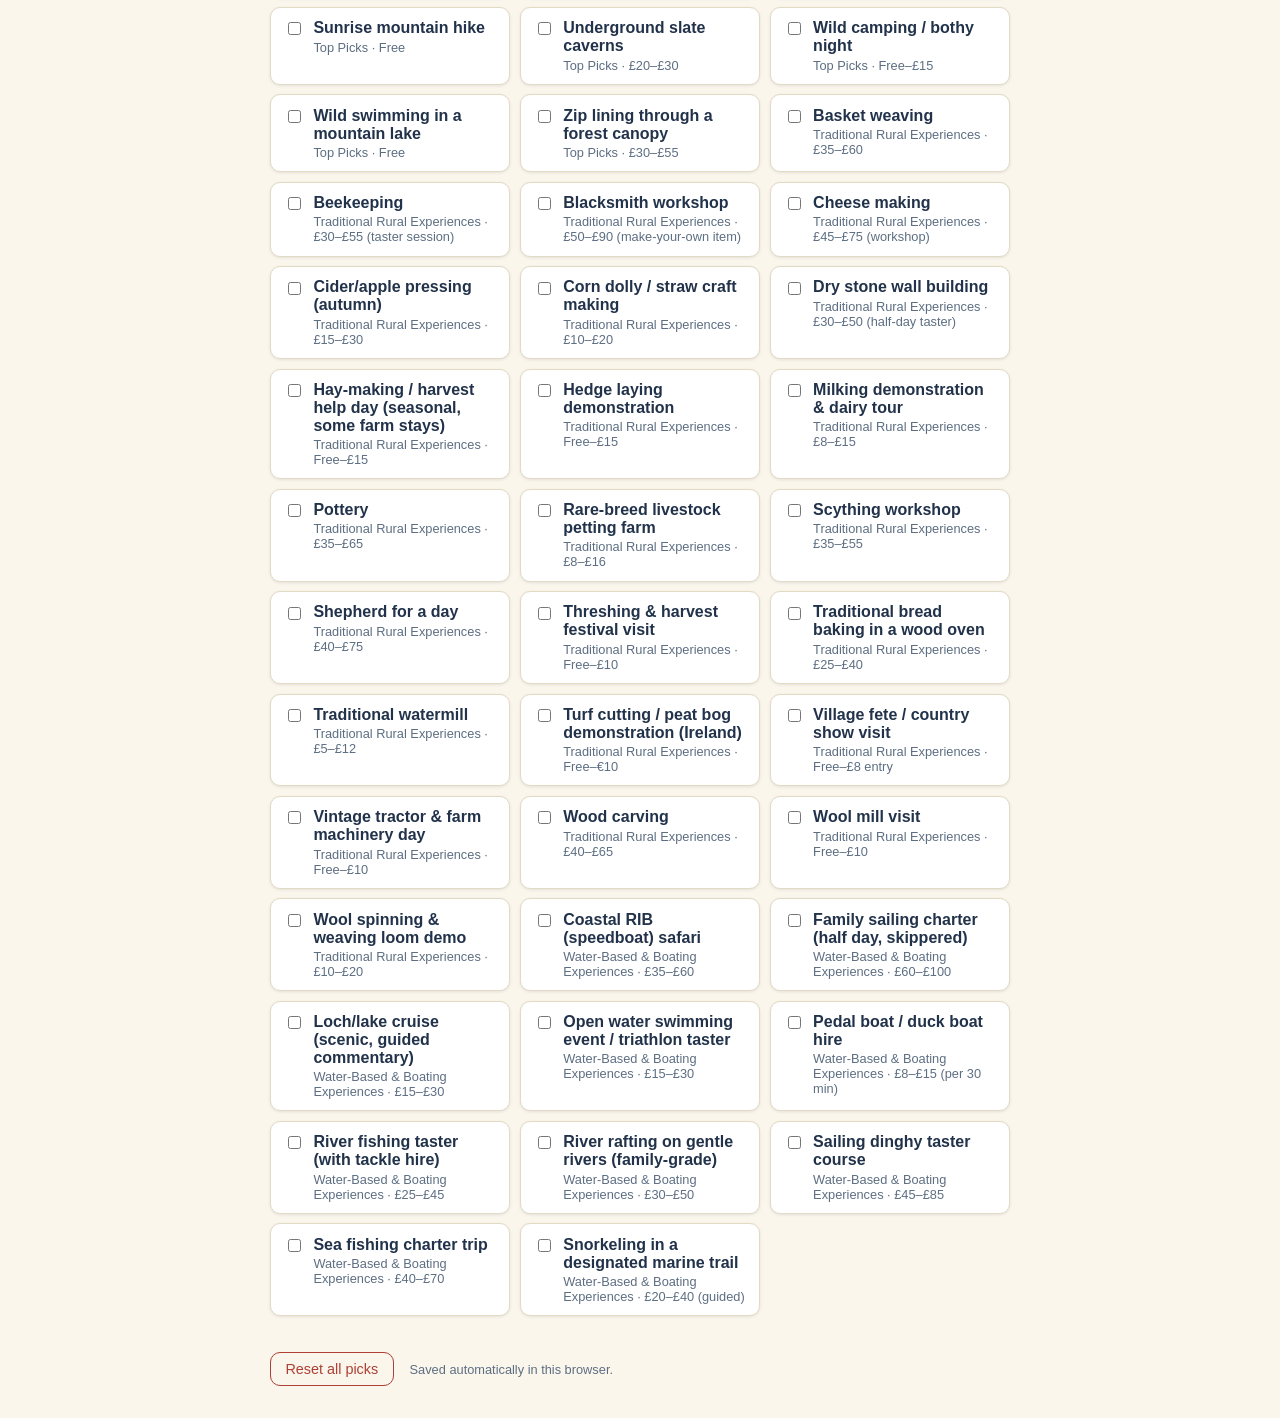
==== commit 9f52b491: "-" ====
--- a/adventure-picks-app/index.html
+++ b/adventure-picks-app/index.html
@@ -5,11 +5,21 @@
 <meta name="viewport" content="width=device-width, initial-scale=1.0" />
 <title>Pick &amp; Rank Your Favorite Activities</title>
 <link rel="stylesheet" href="style.css" />
+<script>
+  (() => {
+    const saved = localStorage.getItem('theme');
+    if (saved === 'dark') document.documentElement.dataset.theme = 'dark';
+  })();
+</script>
 </head>
 <body>
 <header class="app-header">
   <h1>UK &amp; Ireland Family Nature Holiday</h1>
   <p class="subtitle">Pick your favorite activities, rank them, then share your list.</p>
+  <button id="theme-toggle" class="theme-toggle" type="button" aria-label="Toggle dark mode">
+    <span class="icon-light" aria-hidden="true">&#9728;</span>
+    <span class="icon-dark" aria-hidden="true">&#9789;</span>
+  </button>
   <nav class="steps" aria-label="Steps">
     <button class="step-btn active" data-step="pick">1. Pick</button>
     <button class="step-btn" data-step="rank">2. Rank</button>
--- a/adventure-picks-app/style.css
+++ b/adventure-picks-app/style.css
@@ -1,31 +1,38 @@
 :root {
-  --bg: #f6f5f1;
+  /* Parchment & stone, Emerald Isle green, royal navy — British Isles palette */
+  --bg: #faf6ec;
   --surface: #ffffff;
-  --ink: #1f2a1f;
-  --ink-soft: #5b6b5b;
-  --border: #dde3d8;
-  --accent: #2f6b3c;
+  --ink: #21324a;
+  --ink-soft: #5d6e82;
+  --border: #e3dac4;
+  --accent: #1e7a4c;
+  --accent-strong: #145c39;
   --accent-ink: #ffffff;
-  --danger: #a13d3d;
-  --chip-bg: #eef3ea;
+  --navy: #24417a;
+  --gold: #b8902e;
+  --danger: #ae3f34;
+  --chip-bg: #e5f1e8;
   --radius: 10px;
-  --shadow: 0 1px 3px rgba(31, 42, 31, 0.08);
+  --shadow: 0 1px 3px rgba(33, 50, 74, 0.1);
+  --flag-stripe: linear-gradient(90deg, #1e7a4c, #b8902e, #24417a);
   font-family: -apple-system, BlinkMacSystemFont, "Segoe UI", Roboto, Helvetica, Arial, sans-serif;
 }
 
-@media (prefers-color-scheme: dark) {
-  :root {
-    --bg: #14170f;
-    --surface: #1e2419;
-    --ink: #e9efe4;
-    --ink-soft: #a3b09a;
-    --border: #303b28;
-    --accent: #5fa86e;
-    --accent-ink: #0d150d;
-    --danger: #d97a7a;
-    --chip-bg: #26301f;
-    --shadow: 0 1px 3px rgba(0, 0, 0, 0.4);
-  }
+:root[data-theme="dark"] {
+  --bg: #10161f;
+  --surface: #1a2230;
+  --ink: #eef1f6;
+  --ink-soft: #9aa8bc;
+  --border: #2b3648;
+  --accent: #4fbf82;
+  --accent-strong: #6fd39a;
+  --accent-ink: #08150d;
+  --navy: #7ea1e0;
+  --gold: #e0bb5a;
+  --danger: #e2887a;
+  --chip-bg: #1c2e24;
+  --shadow: 0 1px 4px rgba(0, 0, 0, 0.5);
+  --flag-stripe: linear-gradient(90deg, #4fbf82, #e0bb5a, #7ea1e0);
 }
 
 * { box-sizing: border-box; }
@@ -37,7 +44,15 @@
   min-height: 100vh;
 }
 
+body::before {
+  content: "";
+  display: block;
+  height: 4px;
+  background: var(--flag-stripe);
+}
+
 .app-header {
+  position: relative;
   padding: 1.5rem 1.25rem 0;
   max-width: 780px;
   margin: 0 auto;
@@ -47,7 +62,30 @@
 .app-header h1 {
   margin: 0 0 0.25rem;
   font-size: 1.5rem;
-}
+  color: var(--accent-strong);
+}
+
+.theme-toggle {
+  position: absolute;
+  top: 1.25rem;
+  right: 1.25rem;
+  width: 2.25rem;
+  height: 2.25rem;
+  display: flex;
+  align-items: center;
+  justify-content: center;
+  background: var(--surface);
+  border: 1px solid var(--border);
+  border-radius: 999px;
+  color: var(--ink);
+  cursor: pointer;
+  font-size: 1.05rem;
+  box-shadow: var(--shadow);
+}
+
+.theme-toggle .icon-dark { display: none; }
+:root[data-theme="dark"] .theme-toggle .icon-light { display: none; }
+:root[data-theme="dark"] .theme-toggle .icon-dark { display: inline; }
 
 .subtitle {
   margin: 0 0 1rem;
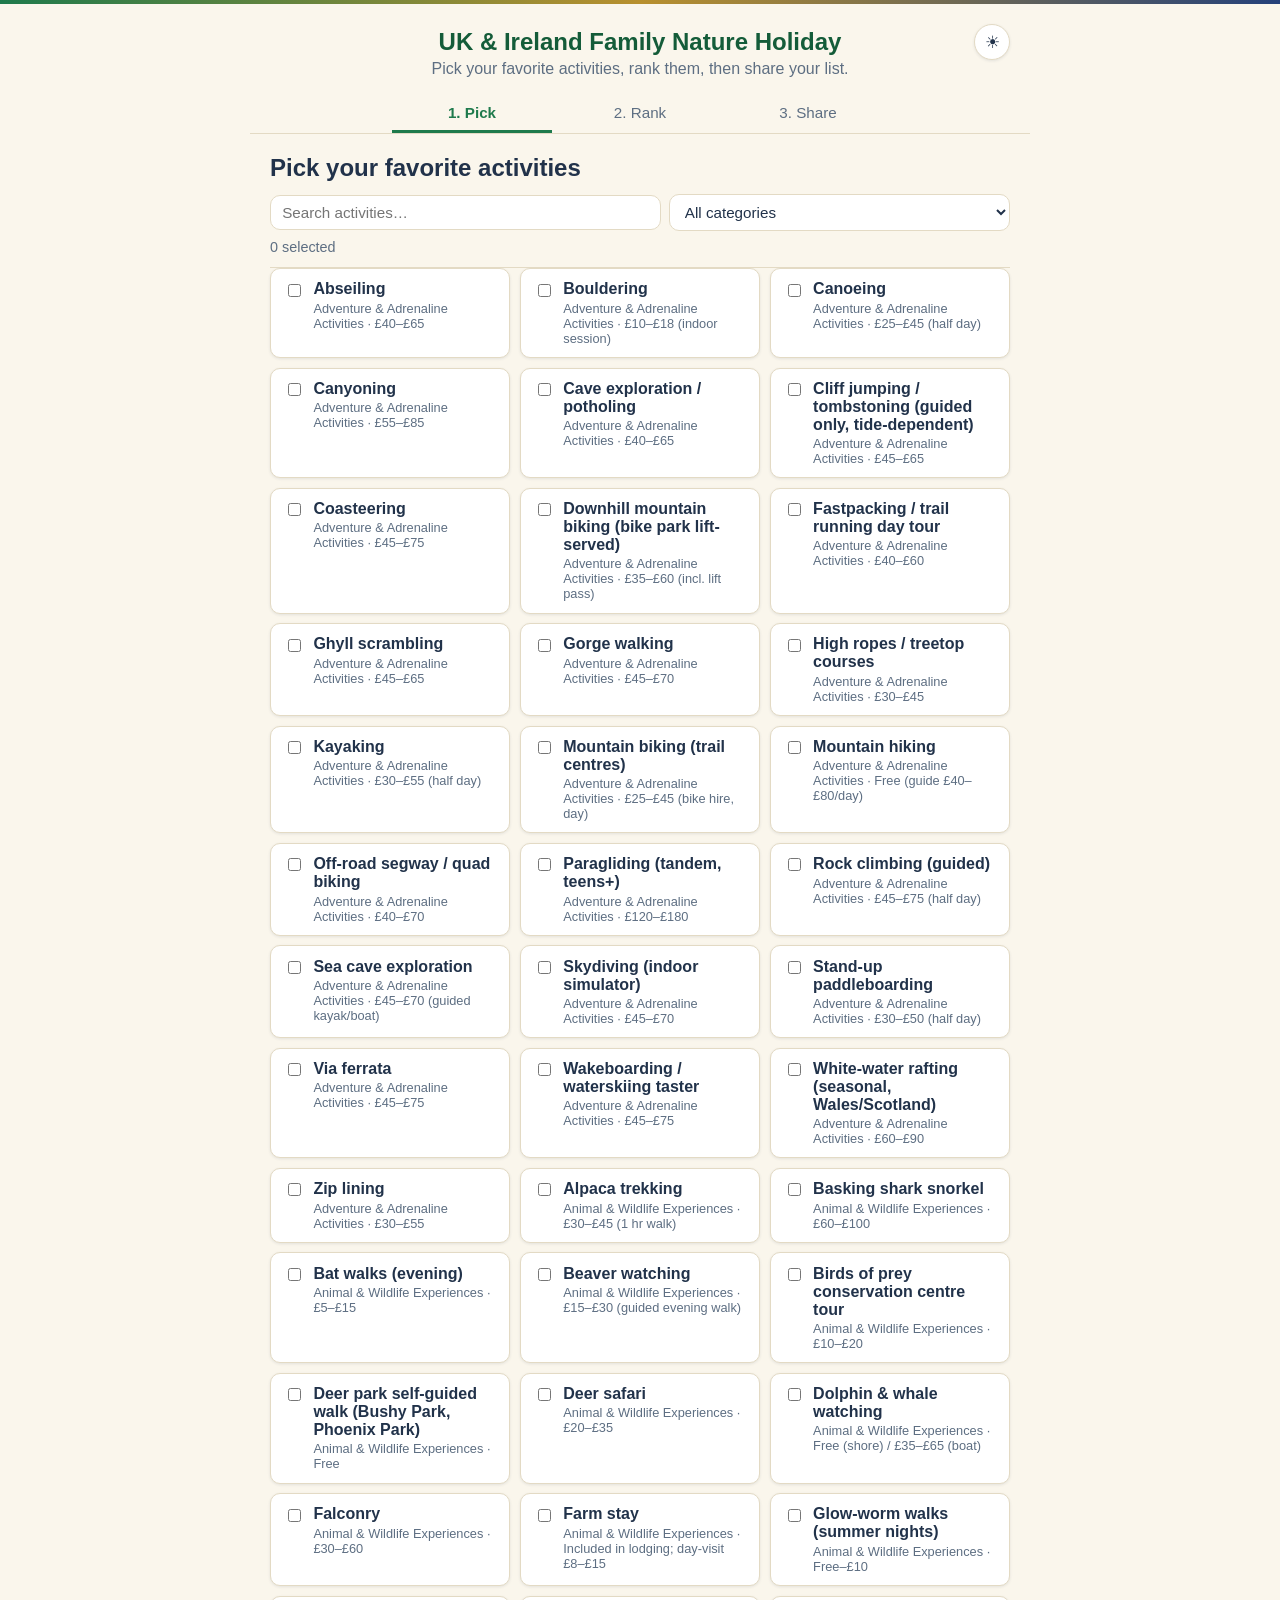
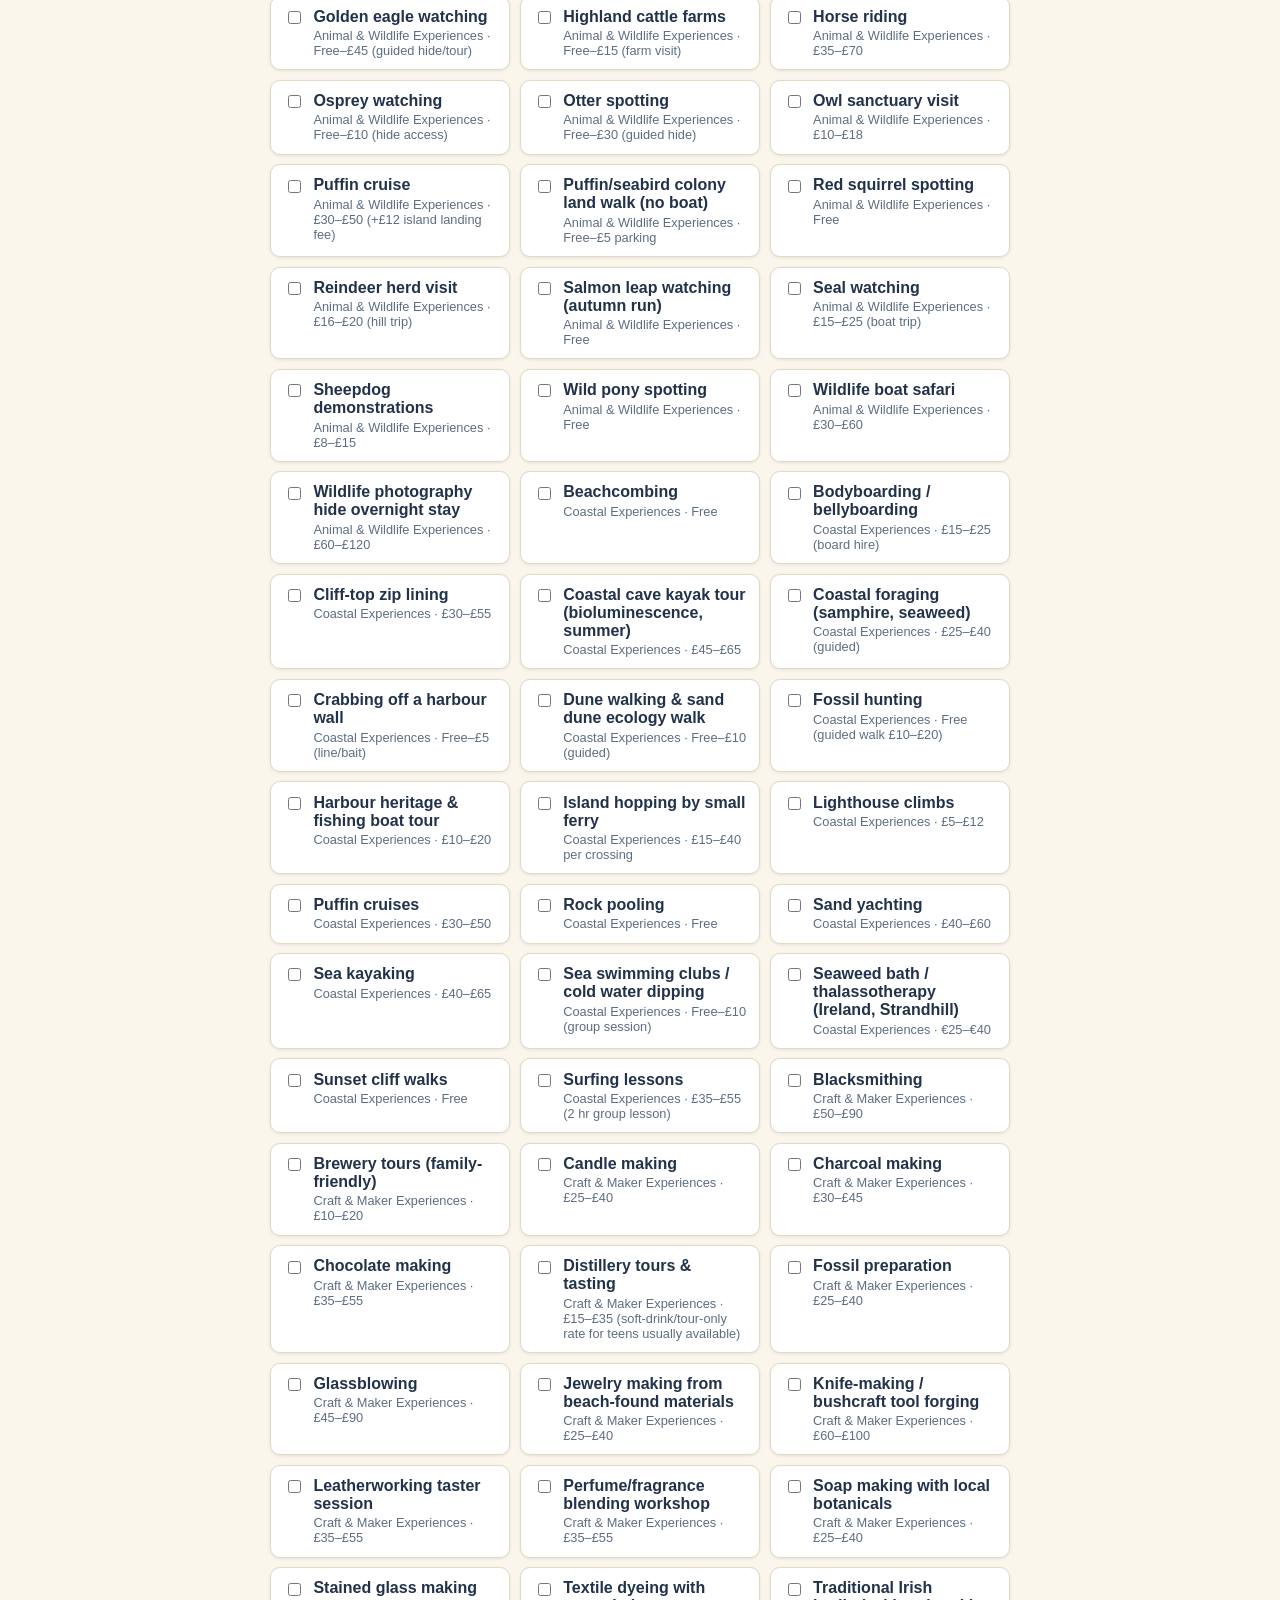
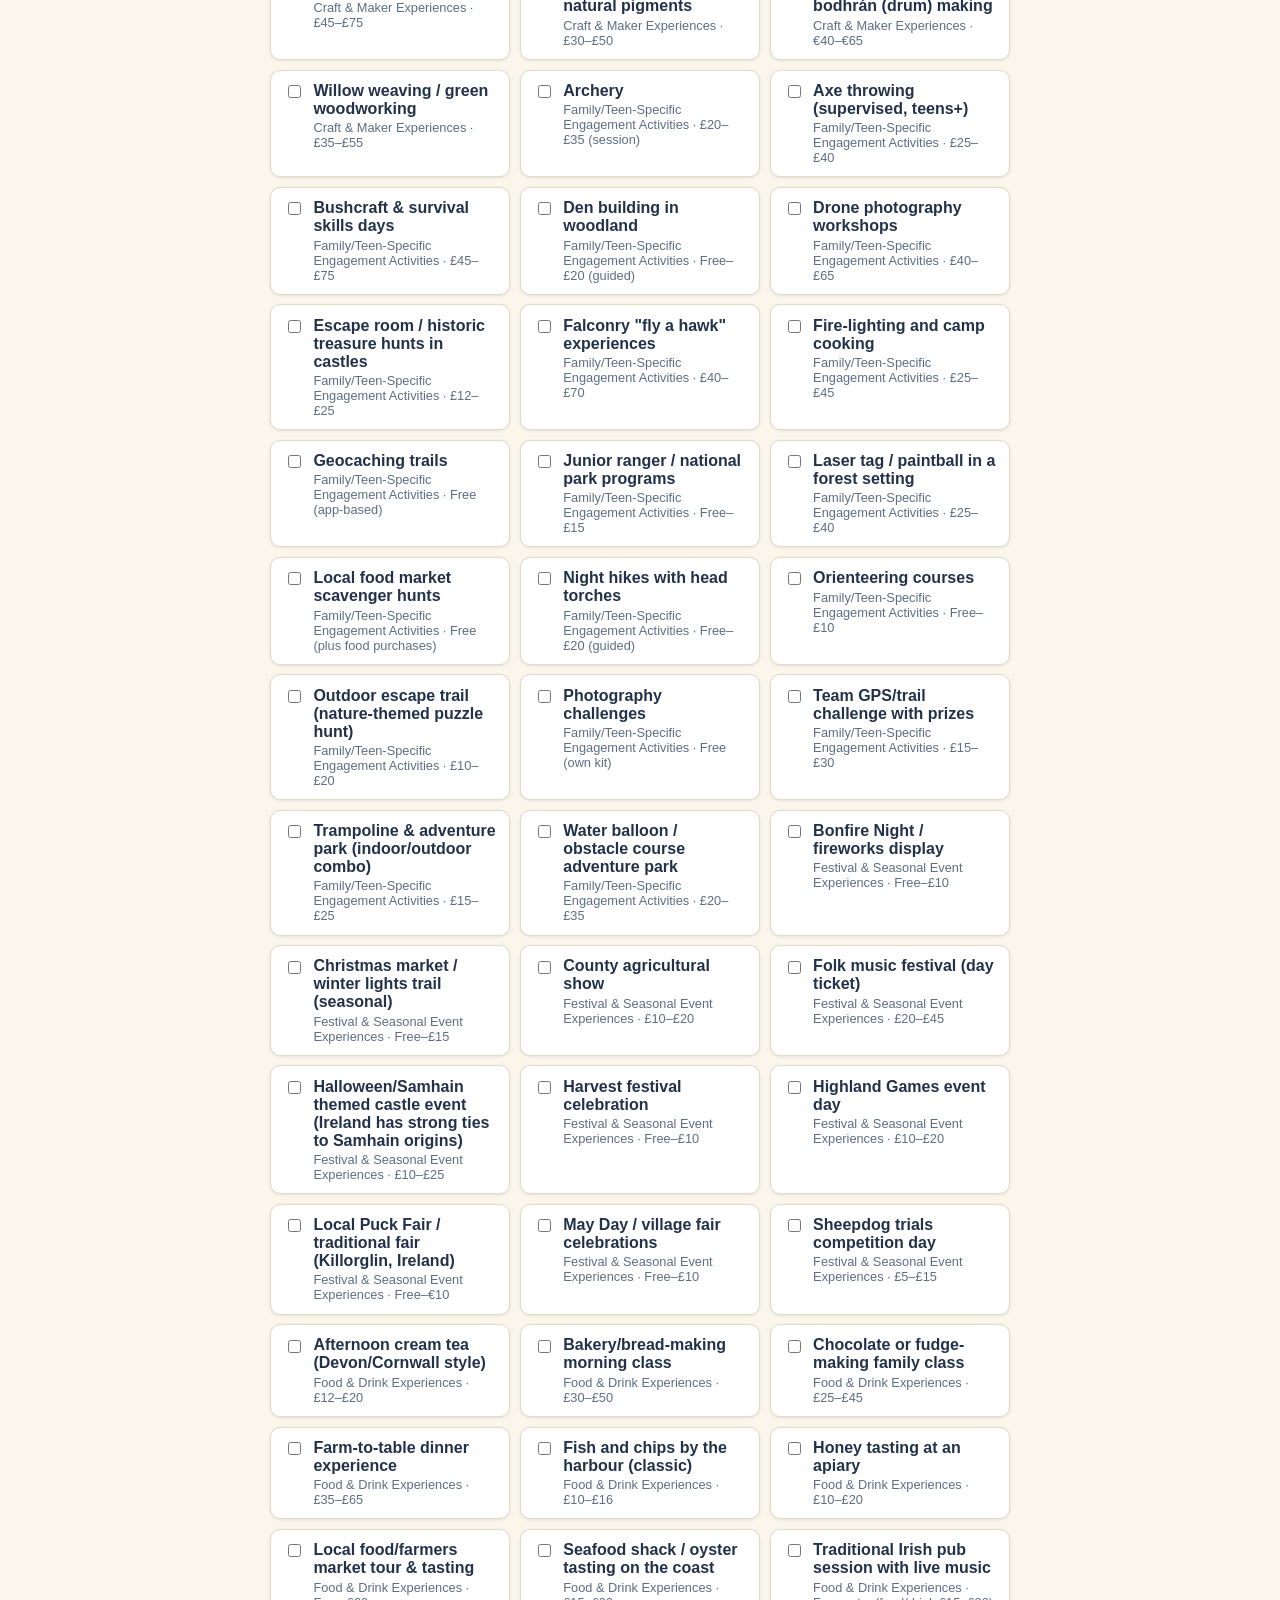
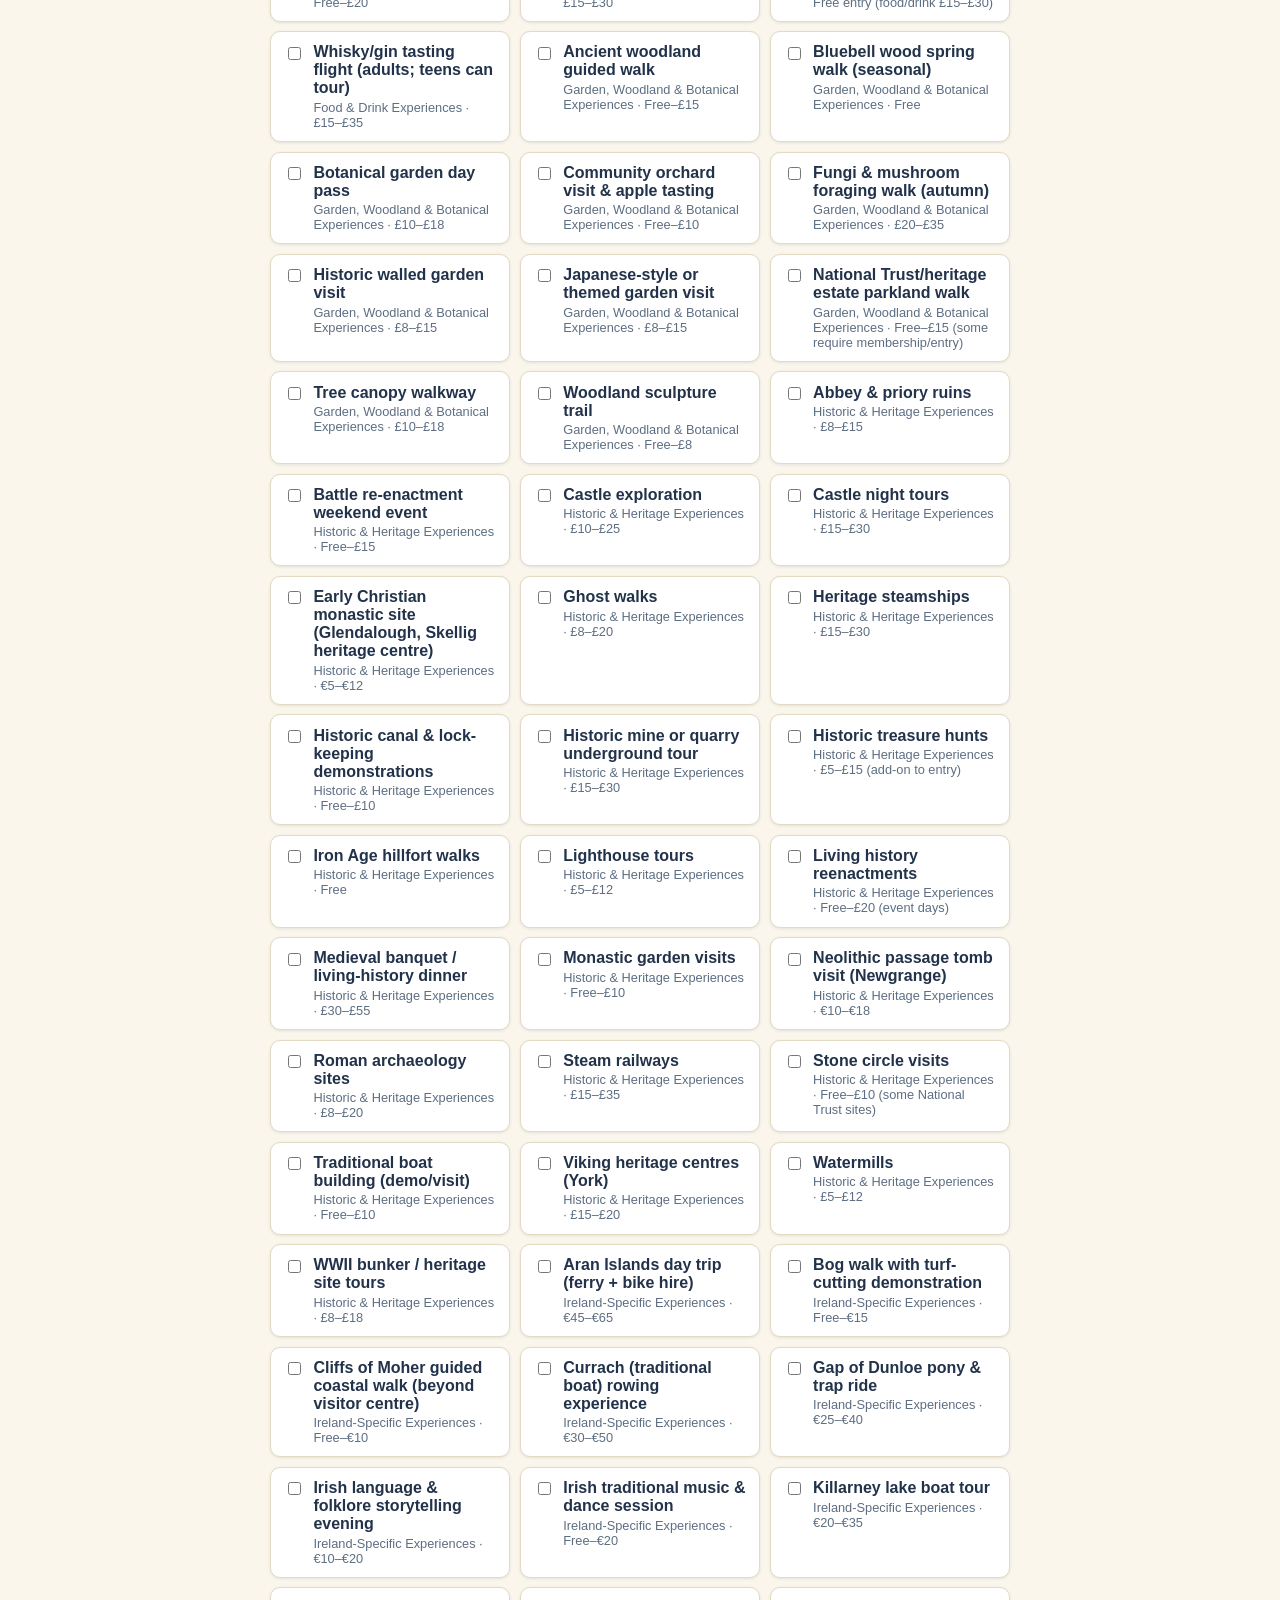
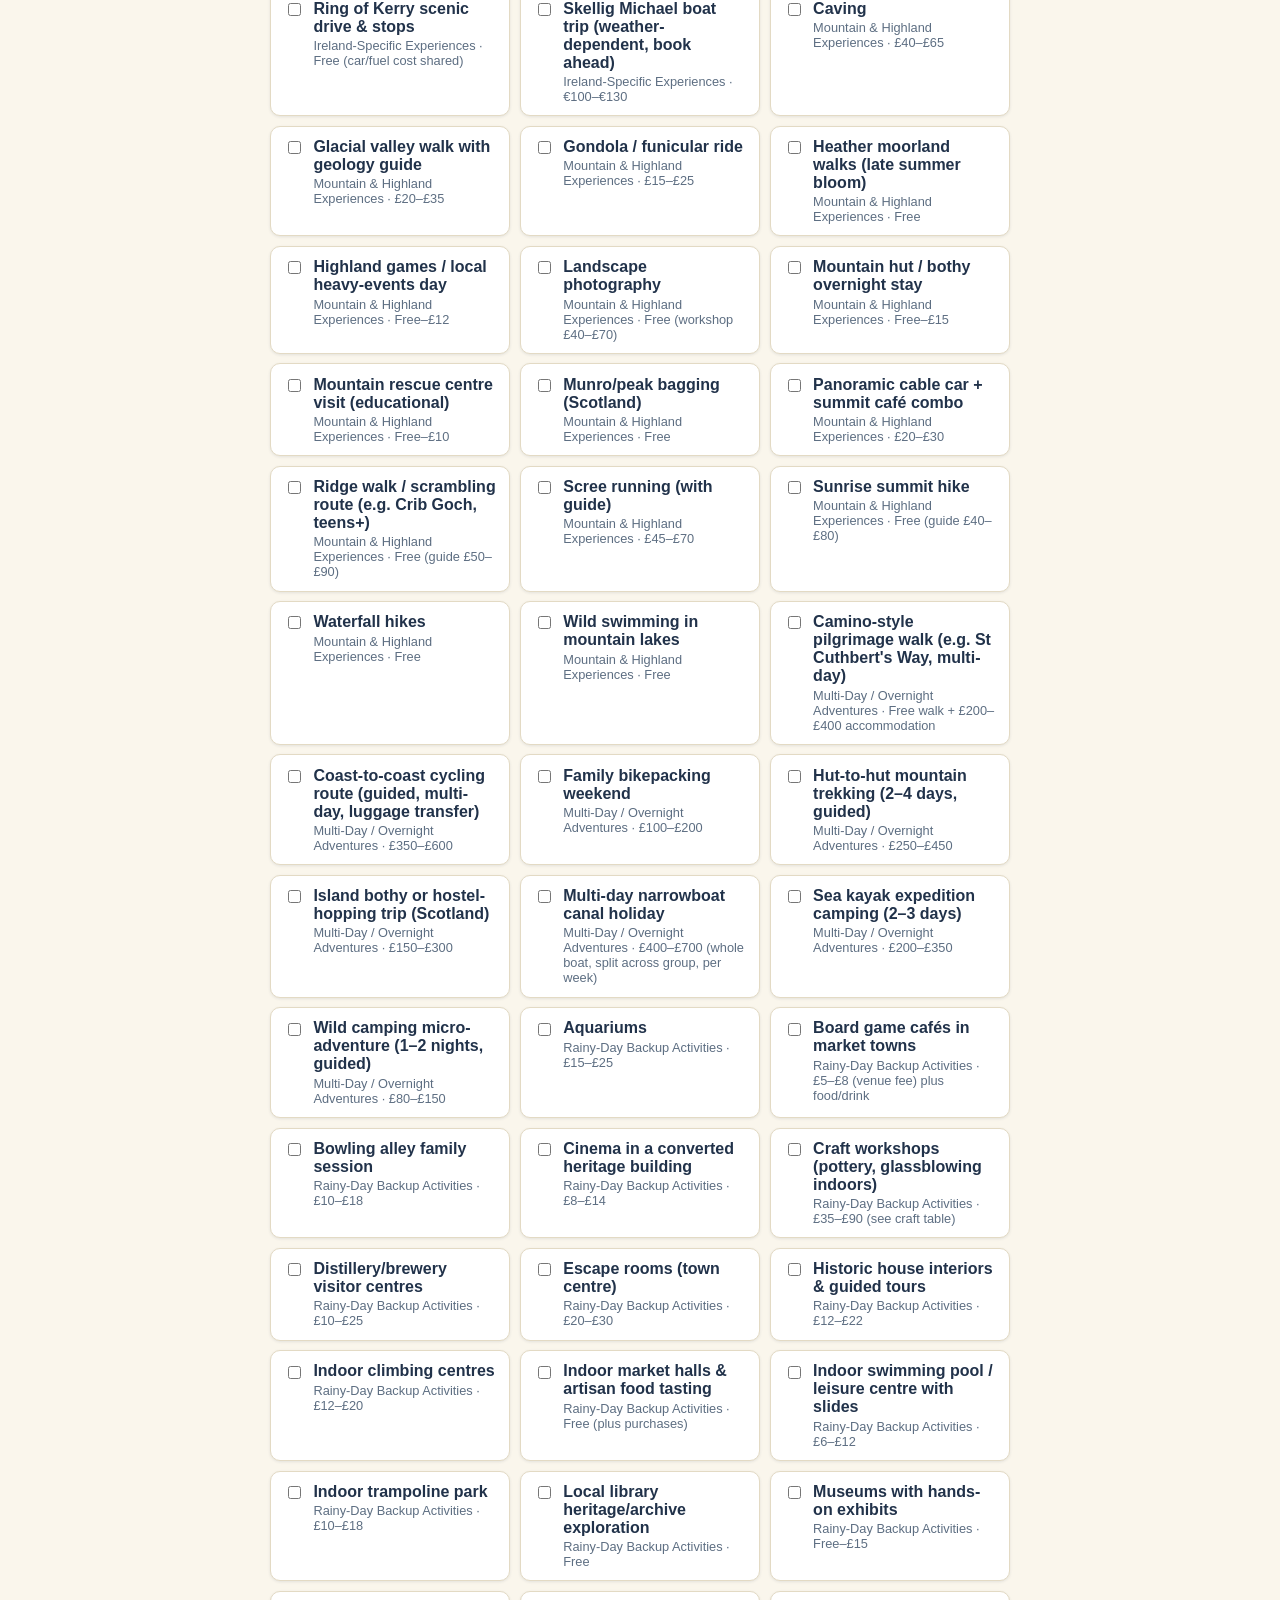
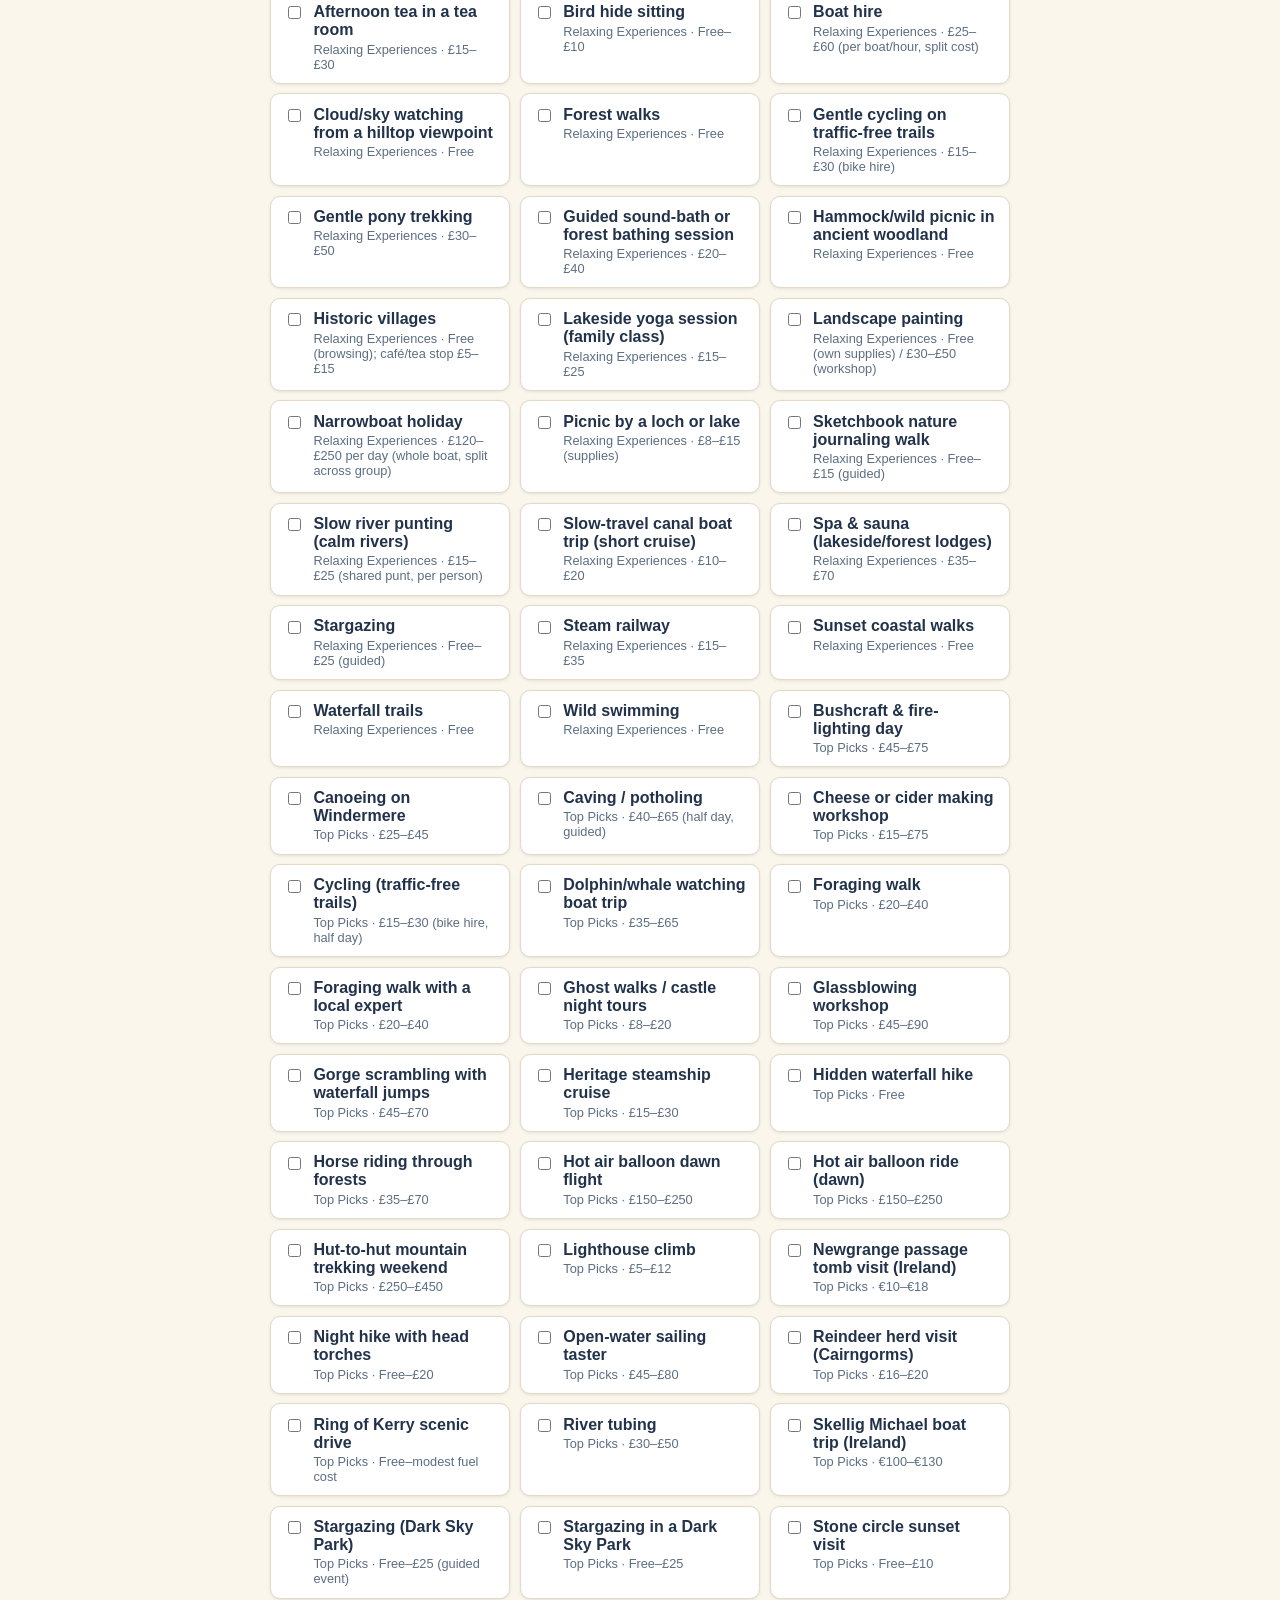
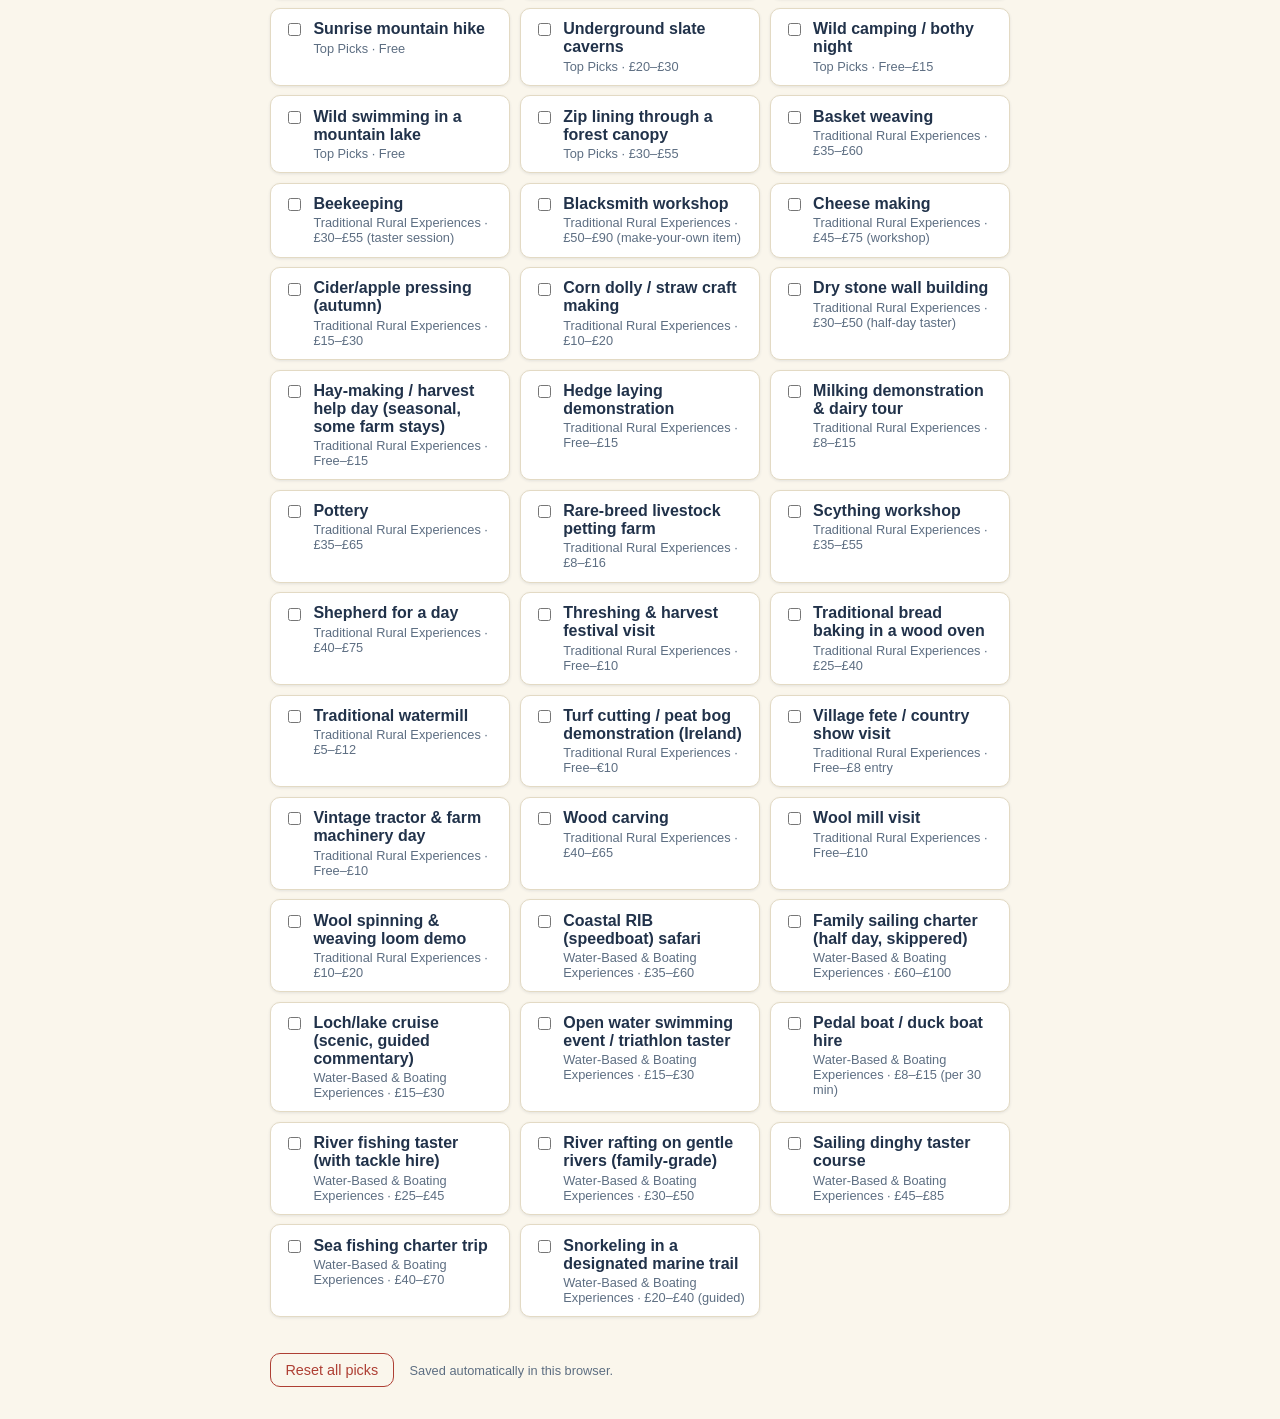
==== commit f1bef8fc: "-" ====
--- a/adventure-picks-app/index.html
+++ b/adventure-picks-app/index.html
@@ -20,27 +20,32 @@
     <span class="icon-light" aria-hidden="true">&#9728;</span>
     <span class="icon-dark" aria-hidden="true">&#9789;</span>
   </button>
-  <nav class="steps" aria-label="Steps">
-    <button class="step-btn active" data-step="pick">1. Pick</button>
-    <button class="step-btn" data-step="rank">2. Rank</button>
-    <button class="step-btn" data-step="share">3. Share</button>
-  </nav>
 </header>
+
+<nav class="steps" aria-label="Steps">
+  <button class="step-btn active" data-step="pick">1. Pick</button>
+  <button class="step-btn" data-step="rank">2. Rank</button>
+  <button class="step-btn" data-step="share">3. Share</button>
+</nav>
 
 <main>
   <section id="step-pick" class="step-panel active" aria-labelledby="pick-heading">
-    <div class="panel-toolbar">
-      <h2 id="pick-heading">Pick your favorite activities</h2>
-      <input id="search-input" type="search" placeholder="Search activities…" aria-label="Search activities" />
-      <select id="category-filter" aria-label="Filter by category"></select>
+    <div class="sticky-panel-head">
+      <div class="panel-toolbar">
+        <h2 id="pick-heading">Pick your favorite activities</h2>
+        <input id="search-input" type="search" placeholder="Search activities…" aria-label="Search activities" />
+        <select id="category-filter" aria-label="Filter by category"></select>
+      </div>
+      <p class="selection-count"><span id="selected-count">0</span> selected</p>
     </div>
-    <p class="selection-count"><span id="selected-count">0</span> selected</p>
     <div id="activity-list" class="activity-list"></div>
   </section>
 
   <section id="step-rank" class="step-panel" aria-labelledby="rank-heading">
-    <h2 id="rank-heading">Rank your favorites</h2>
-    <p class="hint">Drag to reorder, or use the arrow buttons. Your top pick goes first.</p>
+    <div class="sticky-panel-head">
+      <h2 id="rank-heading">Rank your favorites</h2>
+      <p class="hint">Drag to reorder, or use the arrow buttons. Your top pick goes first.</p>
+    </div>
     <ol id="rank-list" class="rank-list"></ol>
     <p id="rank-empty" class="empty-state">You haven't picked any activities yet. Go back to Step 1.</p>
   </section>
--- a/adventure-picks-app/style.css
+++ b/adventure-picks-app/style.css
@@ -96,8 +96,14 @@
   display: flex;
   gap: 0.5rem;
   justify-content: center;
+  max-width: 780px;
+  margin: 0 auto;
+  padding: 0 1.25rem;
   border-bottom: 1px solid var(--border);
-  padding-bottom: 0;
+  position: sticky;
+  top: 0;
+  z-index: 20;
+  background: var(--bg);
 }
 
 .step-btn {
@@ -132,6 +138,16 @@
   display: block;
 }
 
+.sticky-panel-head {
+  position: sticky;
+  top: var(--nav-h, 0px);
+  z-index: 10;
+  background: var(--bg);
+  padding-top: 0.75rem;
+  margin-top: -0.75rem;
+  border-bottom: 1px solid var(--border);
+}
+
 .panel-toolbar {
   display: flex;
   flex-wrap: wrap;
@@ -239,6 +255,7 @@
 
 .rank-item.dragging {
   opacity: 0.5;
+  box-shadow: 0 6px 16px rgba(0, 0, 0, 0.18);
 }
 
 .rank-number {
@@ -279,6 +296,8 @@
   color: var(--ink-soft);
   padding: 0 0.2rem;
   user-select: none;
+  touch-action: none;
+  -webkit-touch-callout: none;
 }
 
 .empty-state {
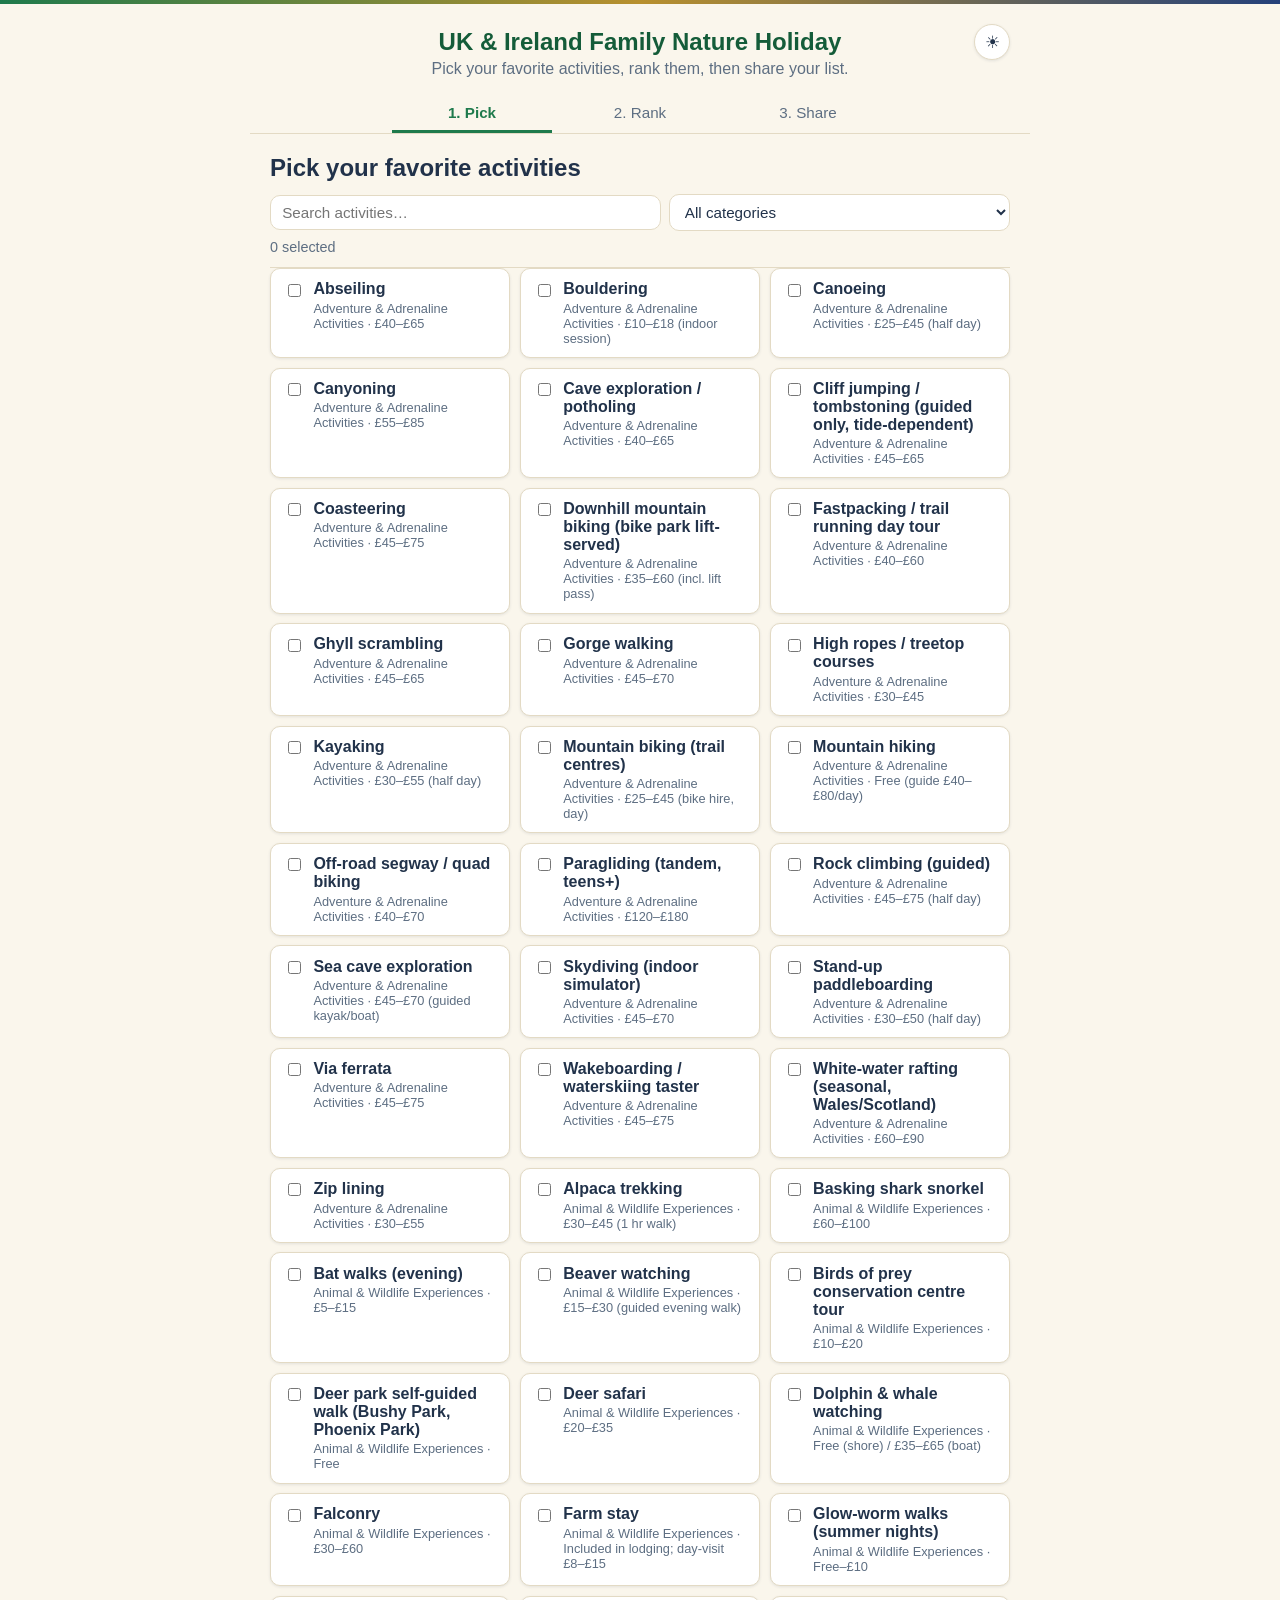
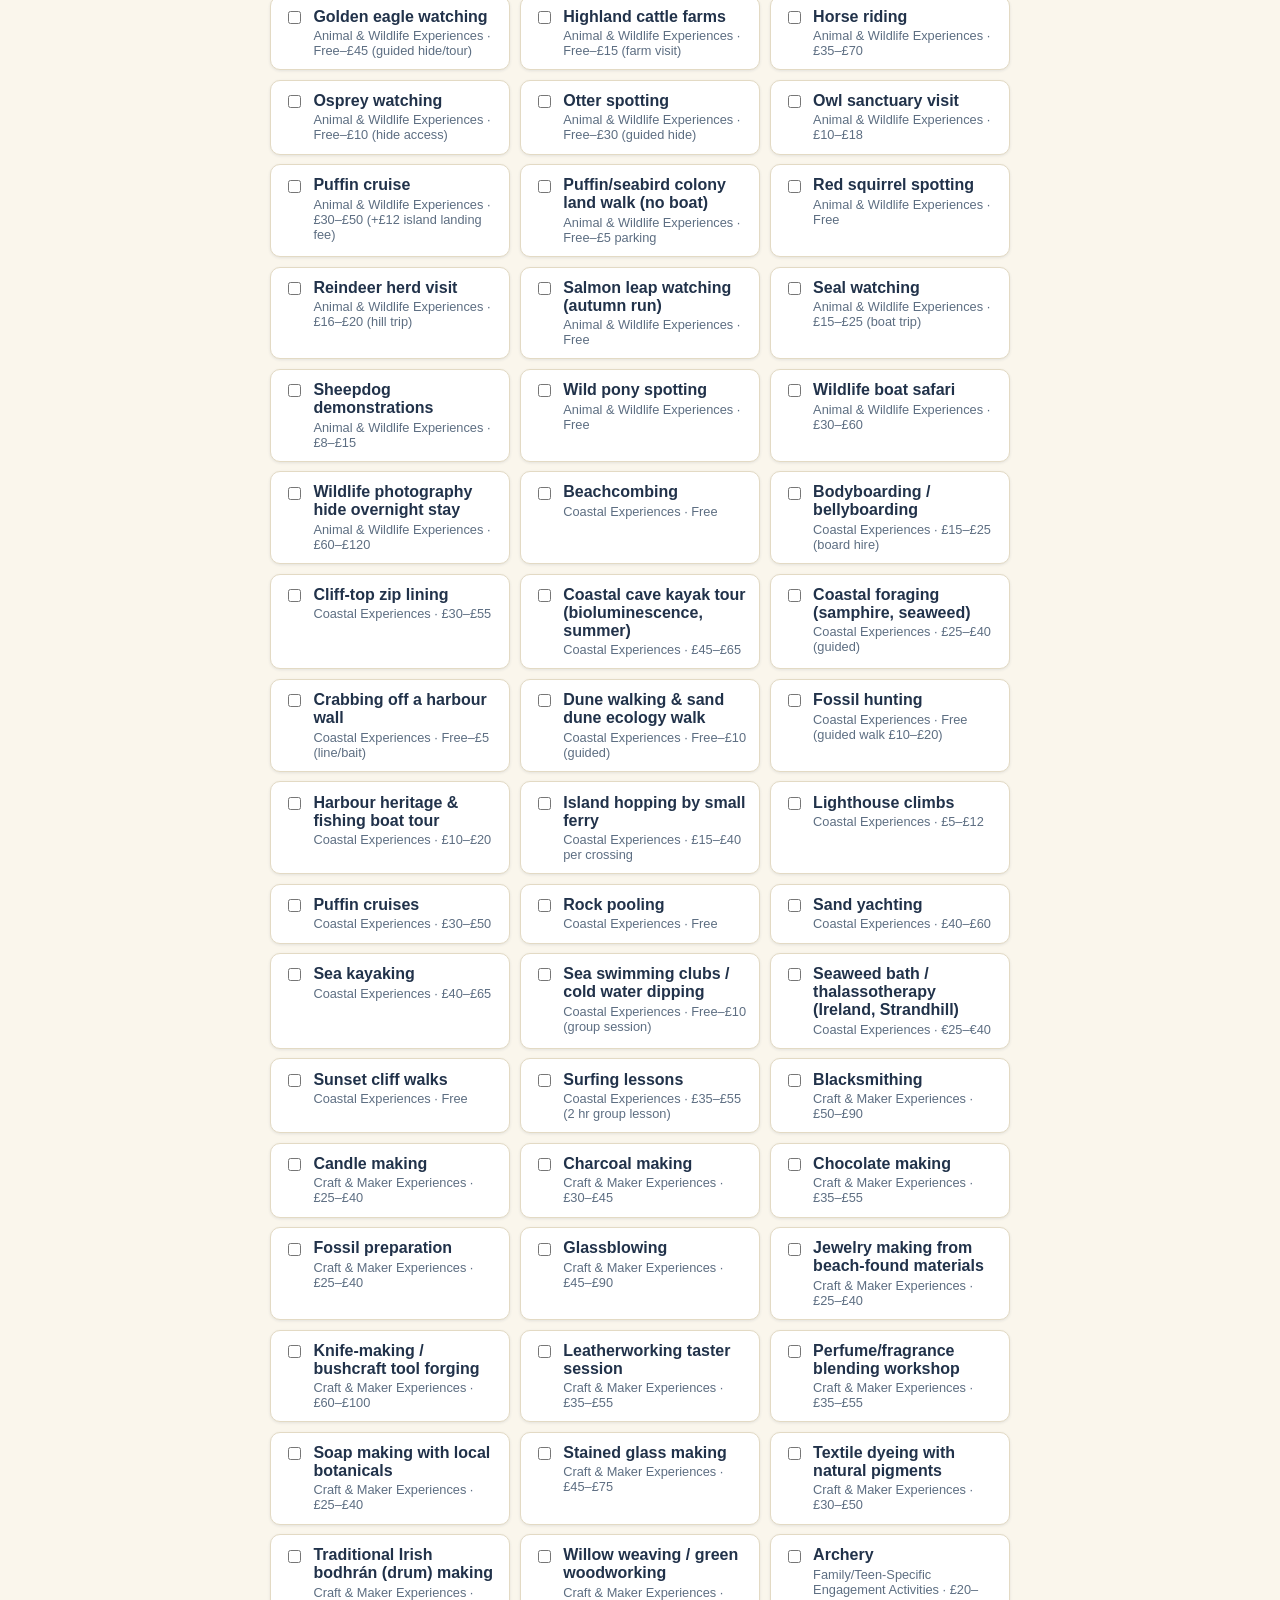
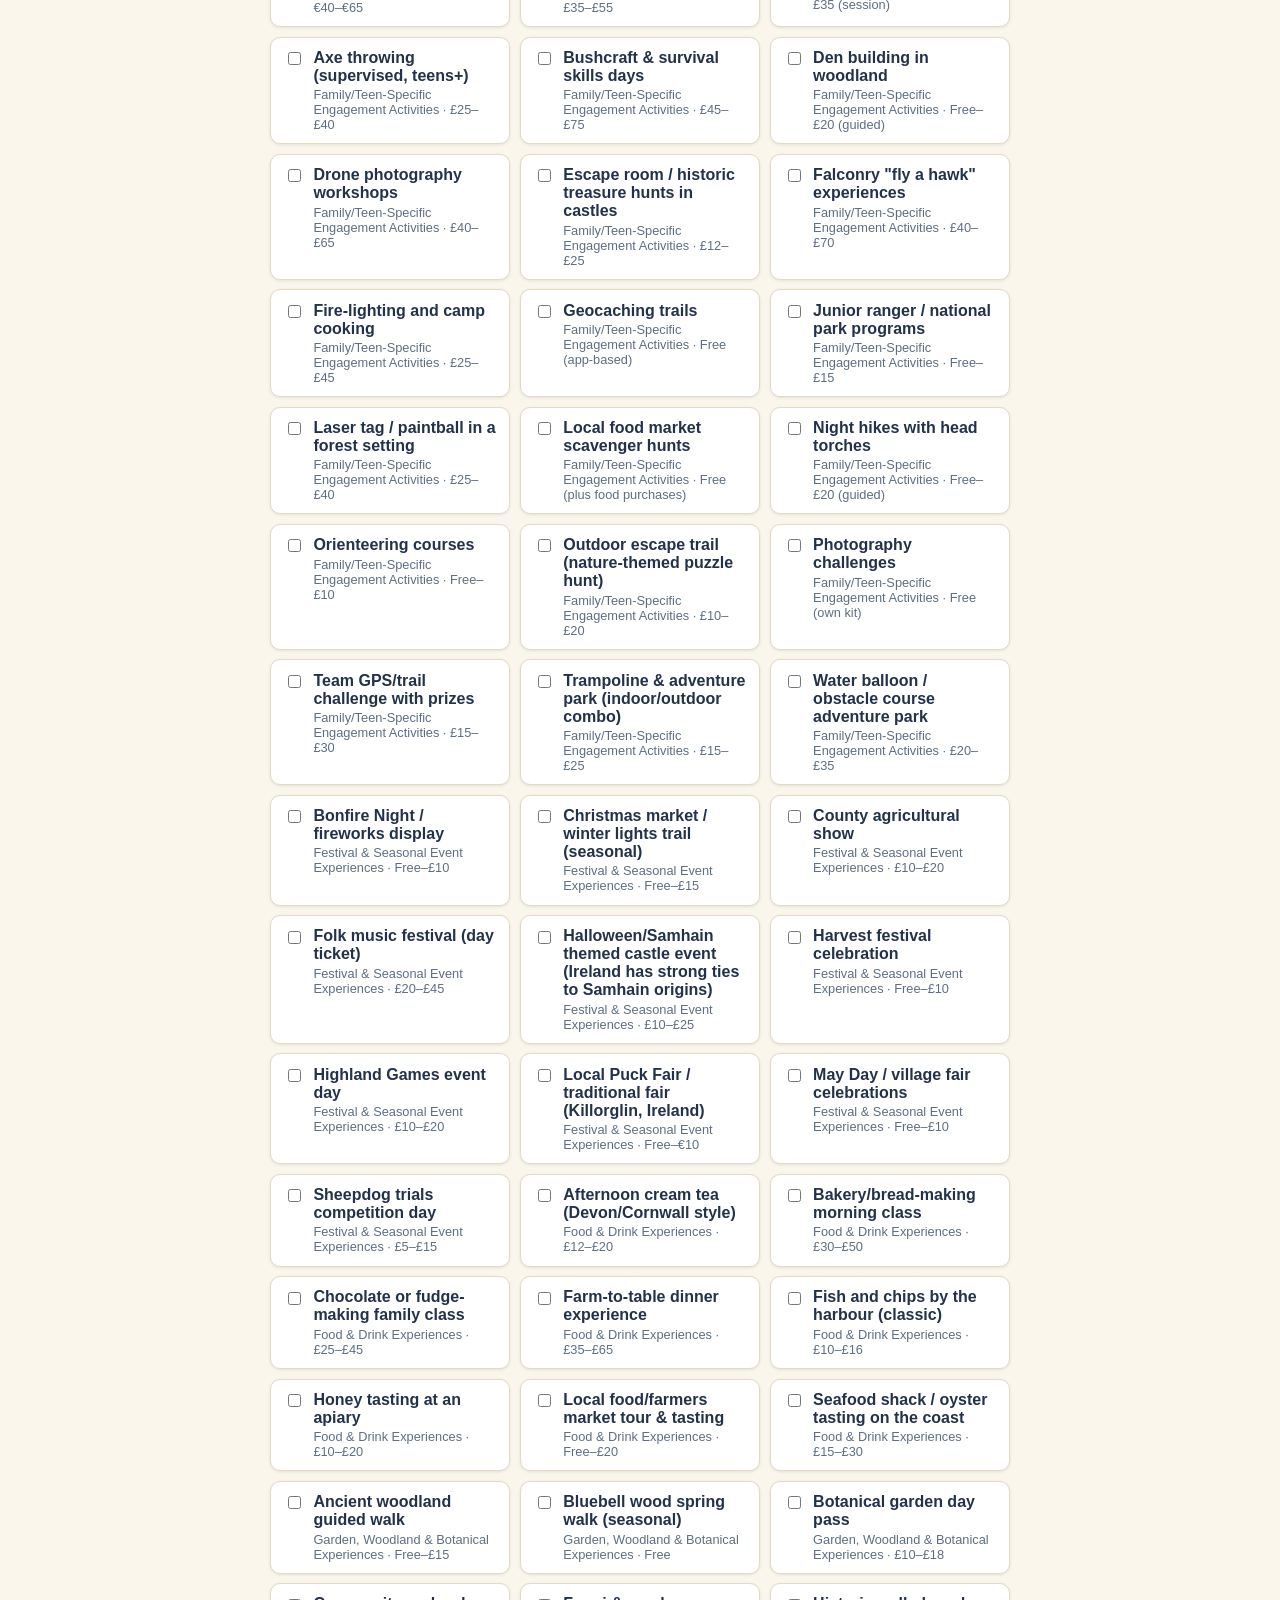
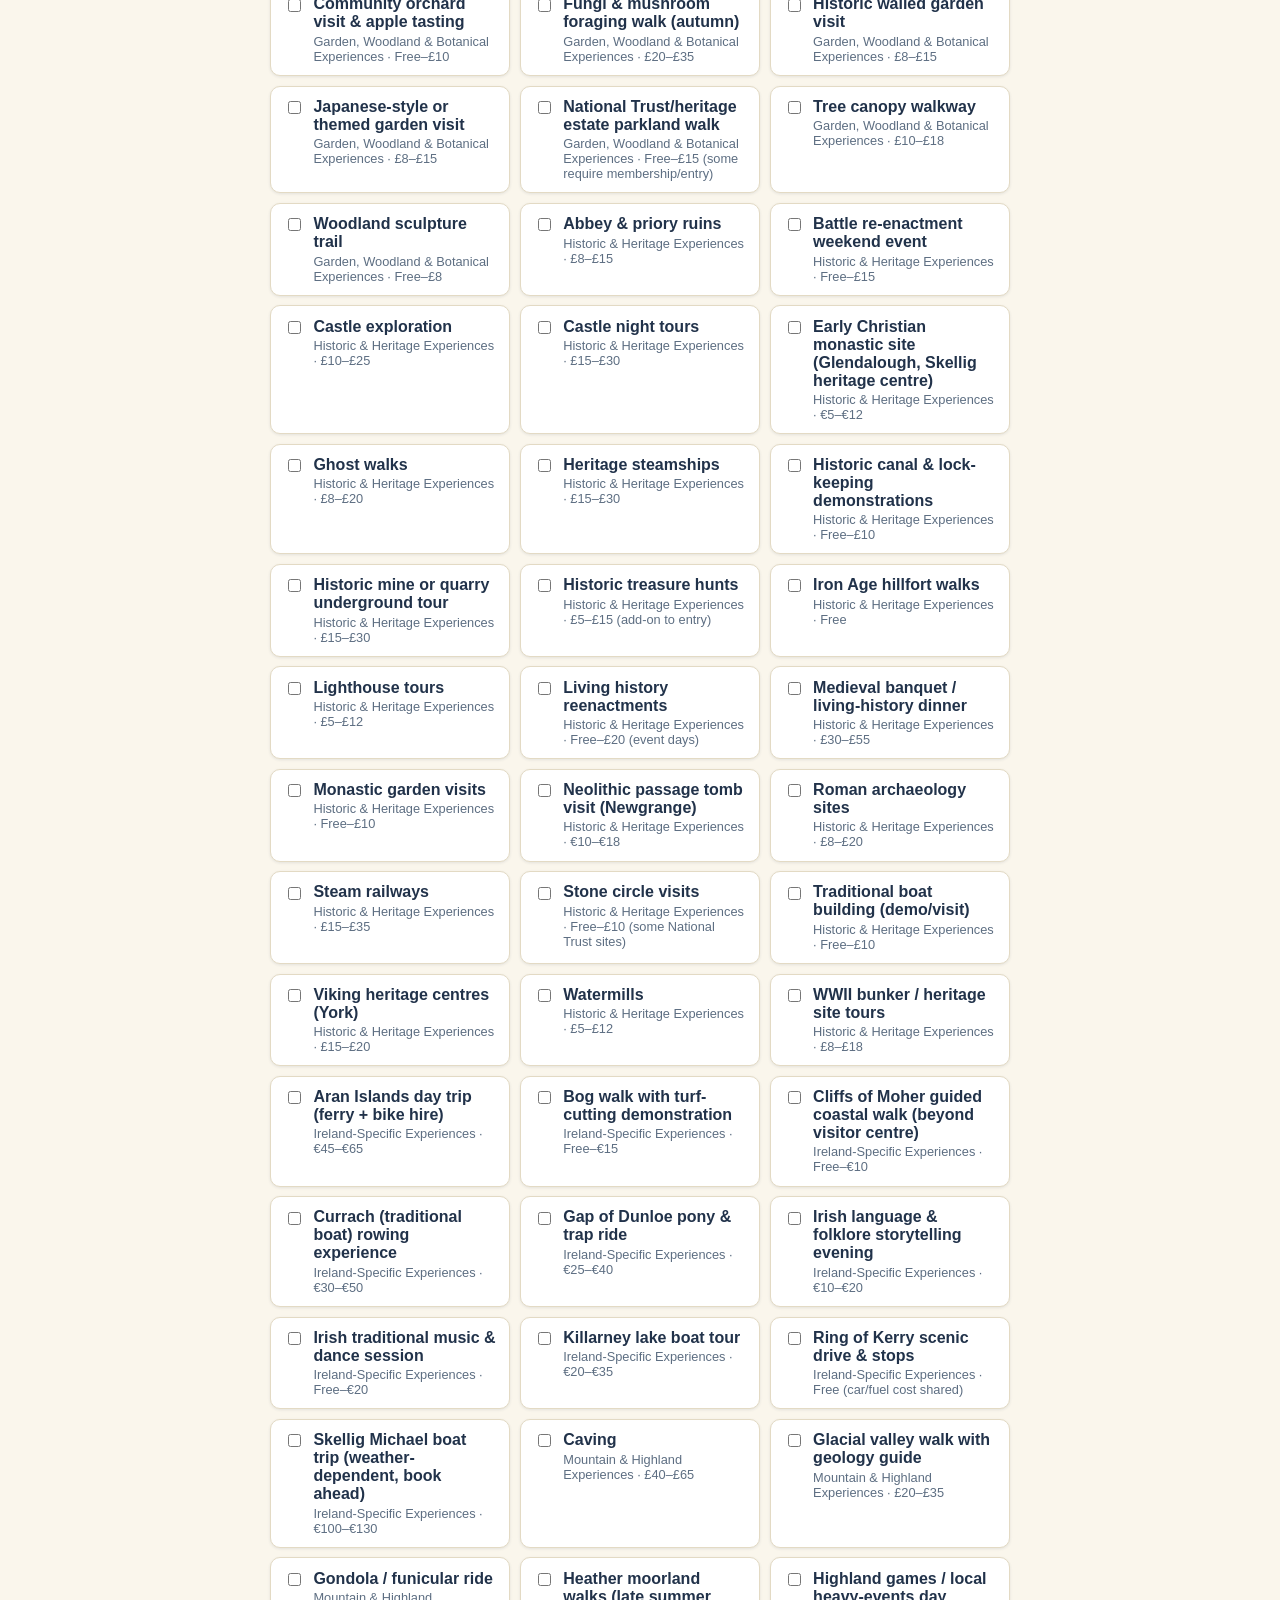
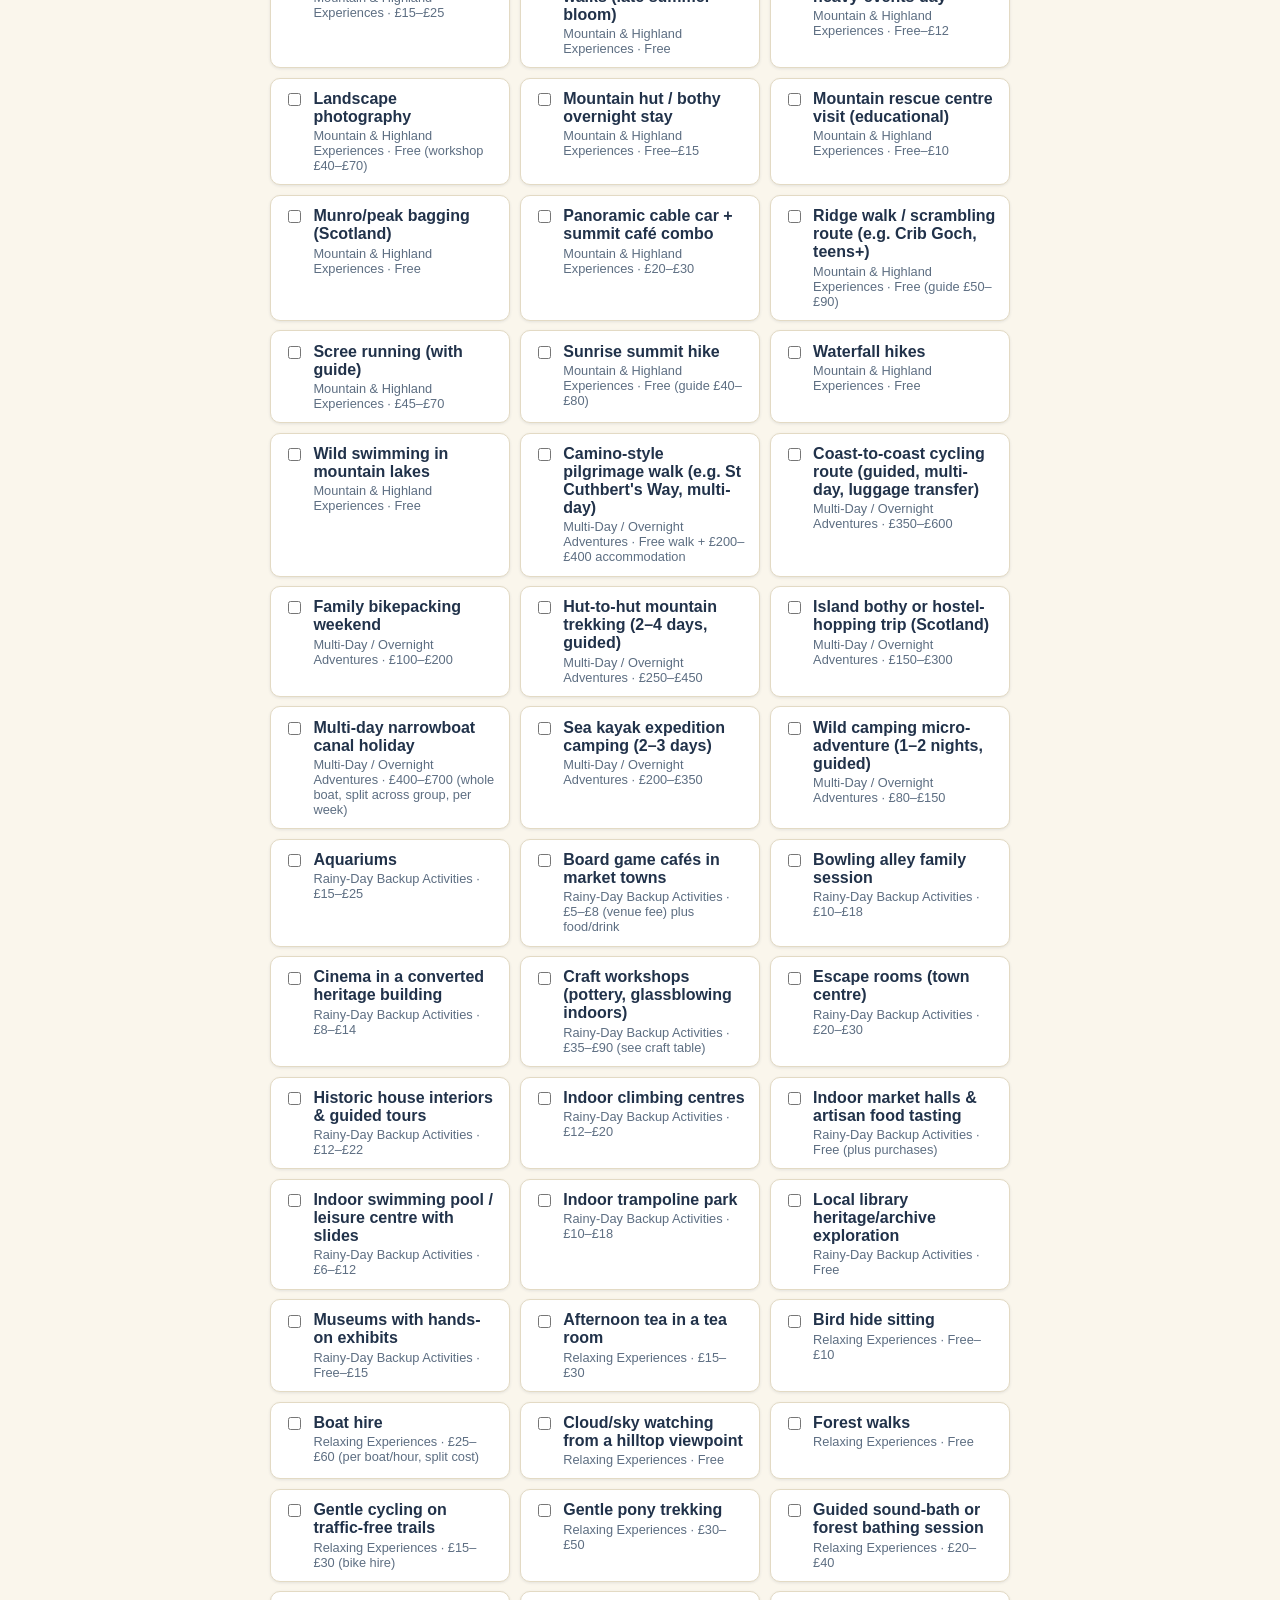
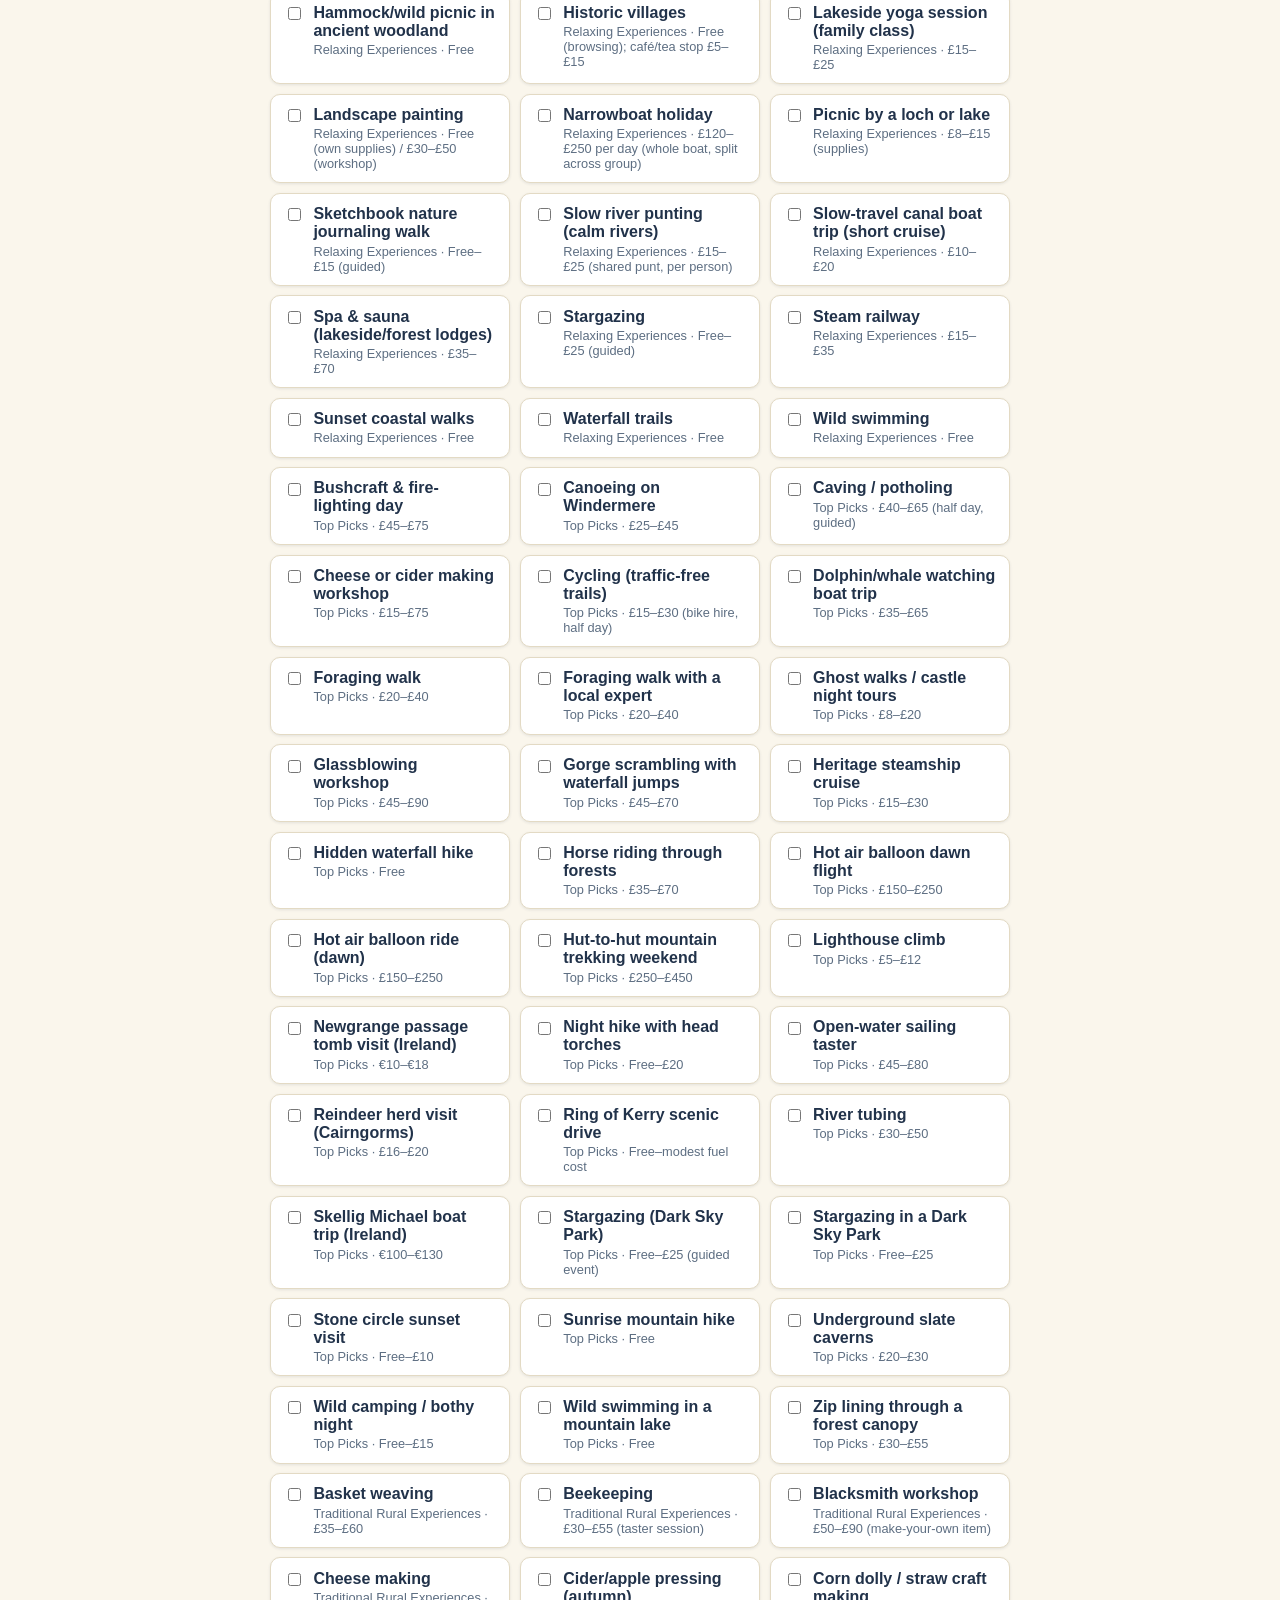
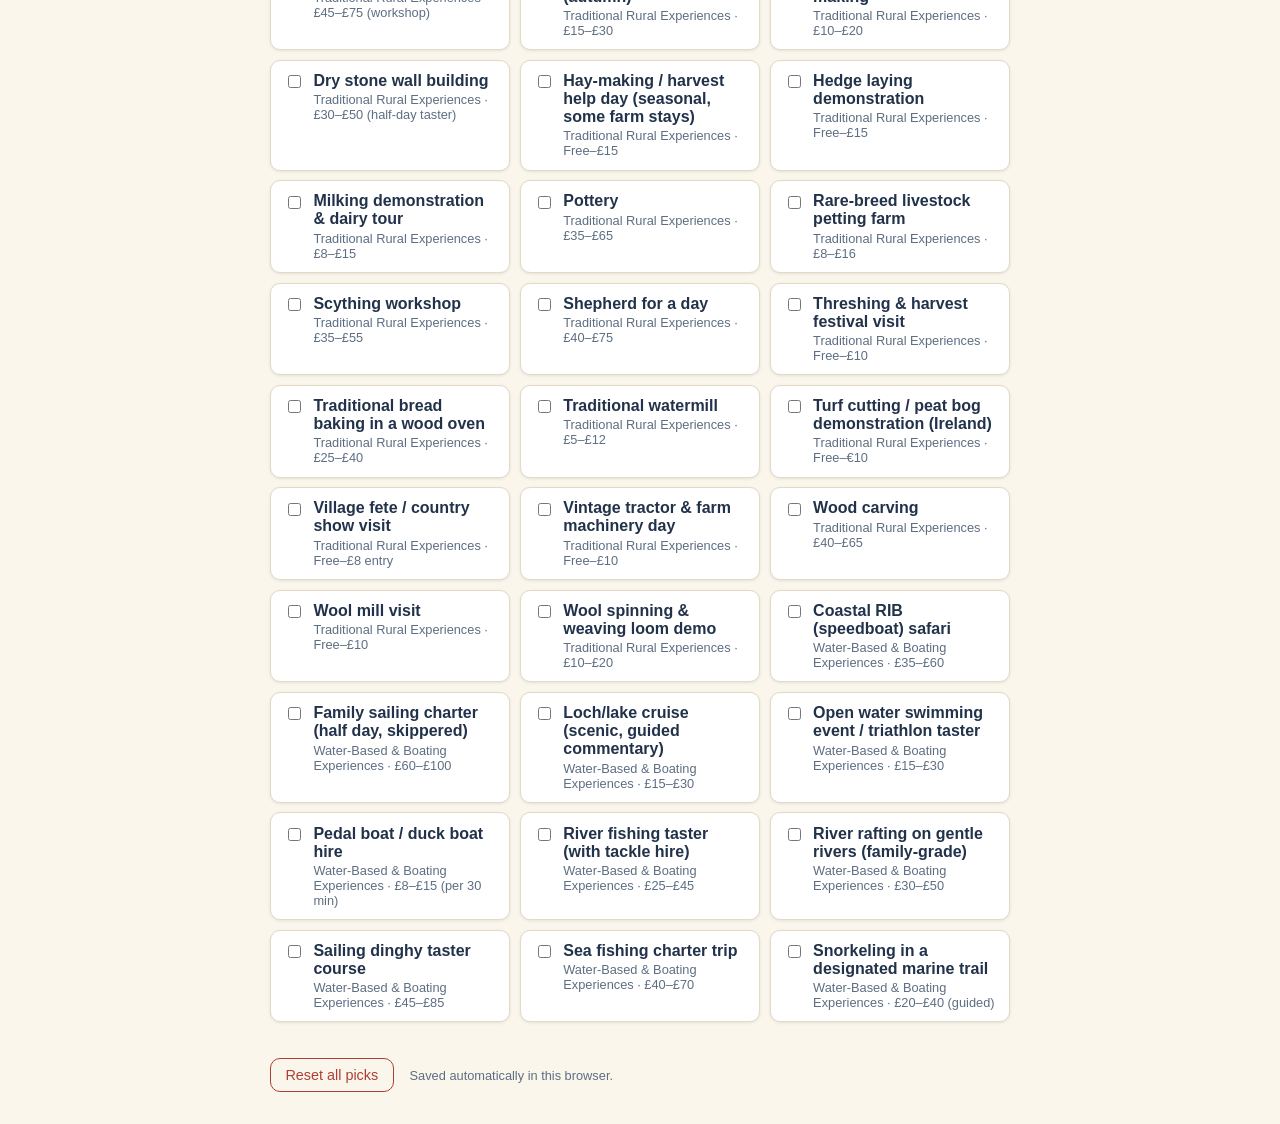
==== commit 5a250035: "-" ====
--- a/adventure-picks-app/index.html
+++ b/adventure-picks-app/index.html
@@ -3,7 +3,8 @@
 <head>
 <meta charset="UTF-8" />
 <meta name="viewport" content="width=device-width, initial-scale=1.0" />
-<title>Pick &amp; Rank Your Favorite Activities</title>
+<title>The Adventurers' Choice</title>
+<link rel="icon" type="image/png" href="adventurer.png" />
 <link rel="stylesheet" href="style.css" />
 <script>
   (() => {
